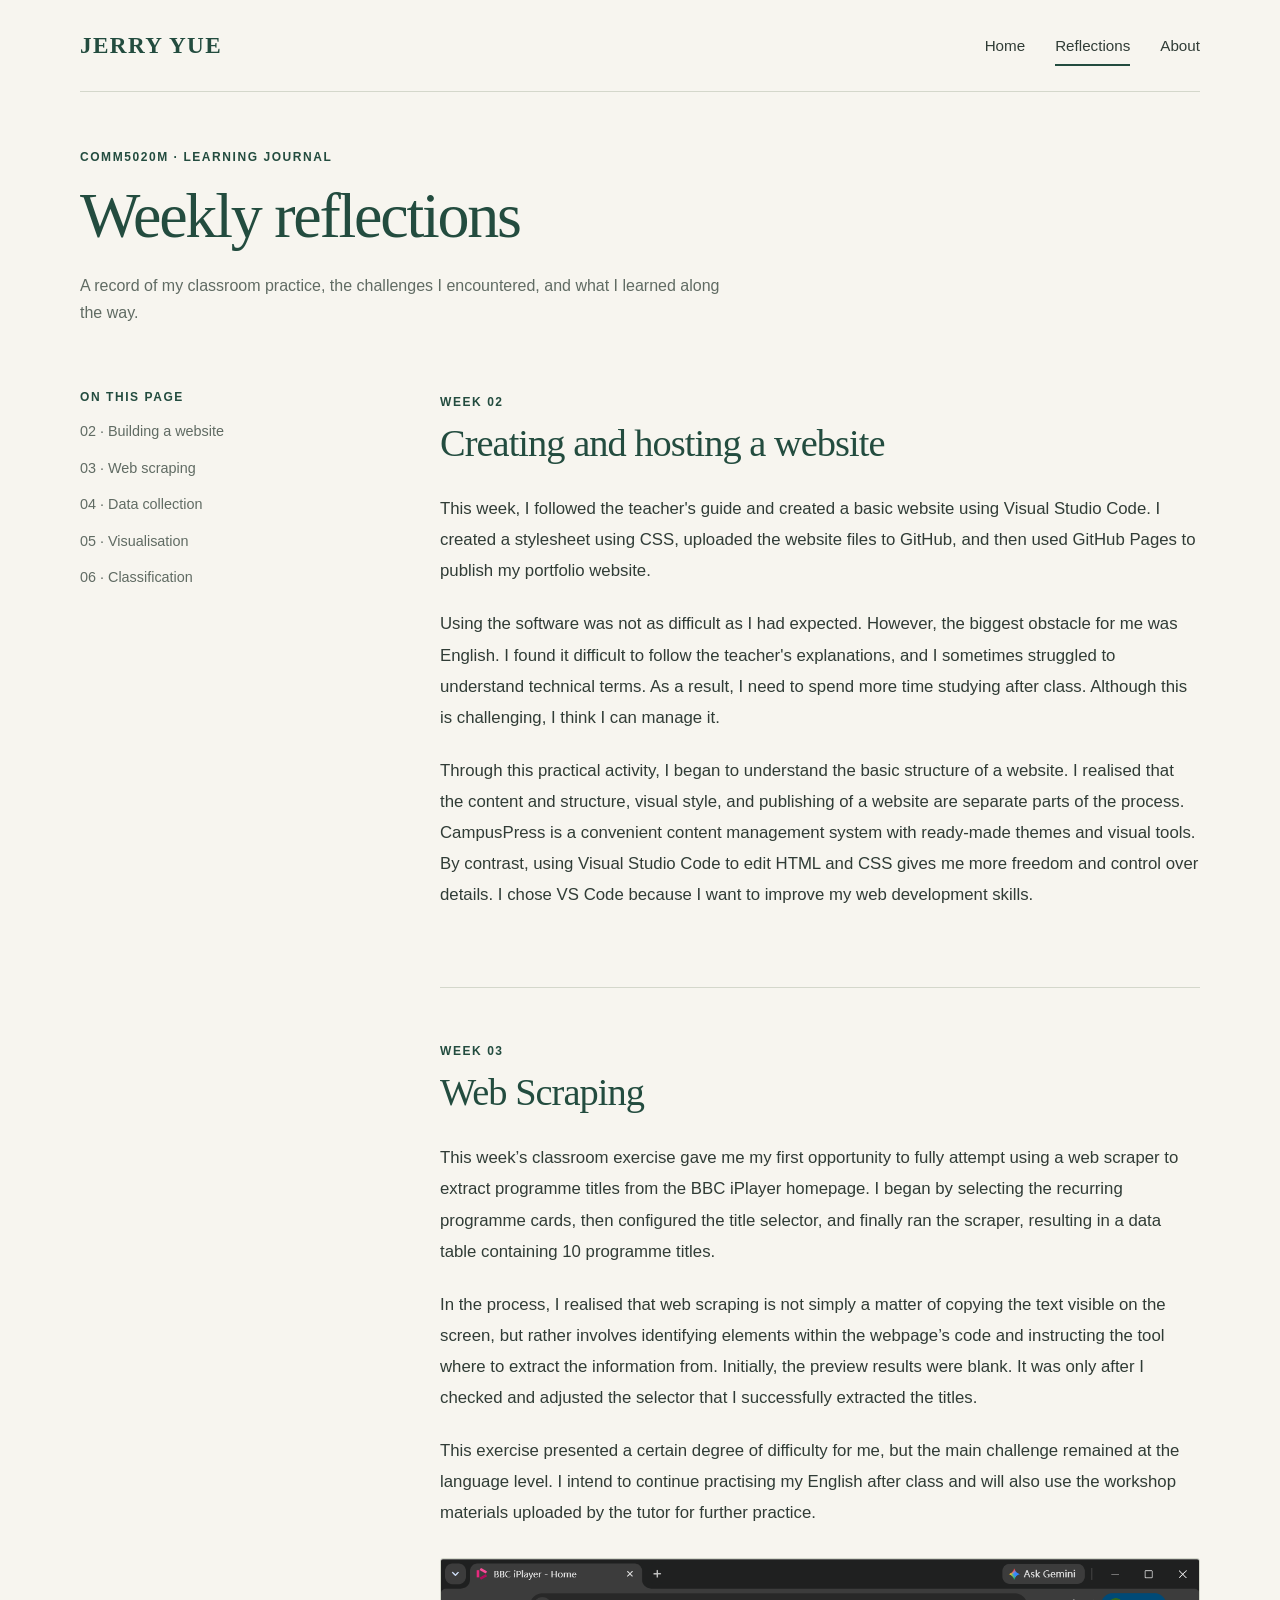
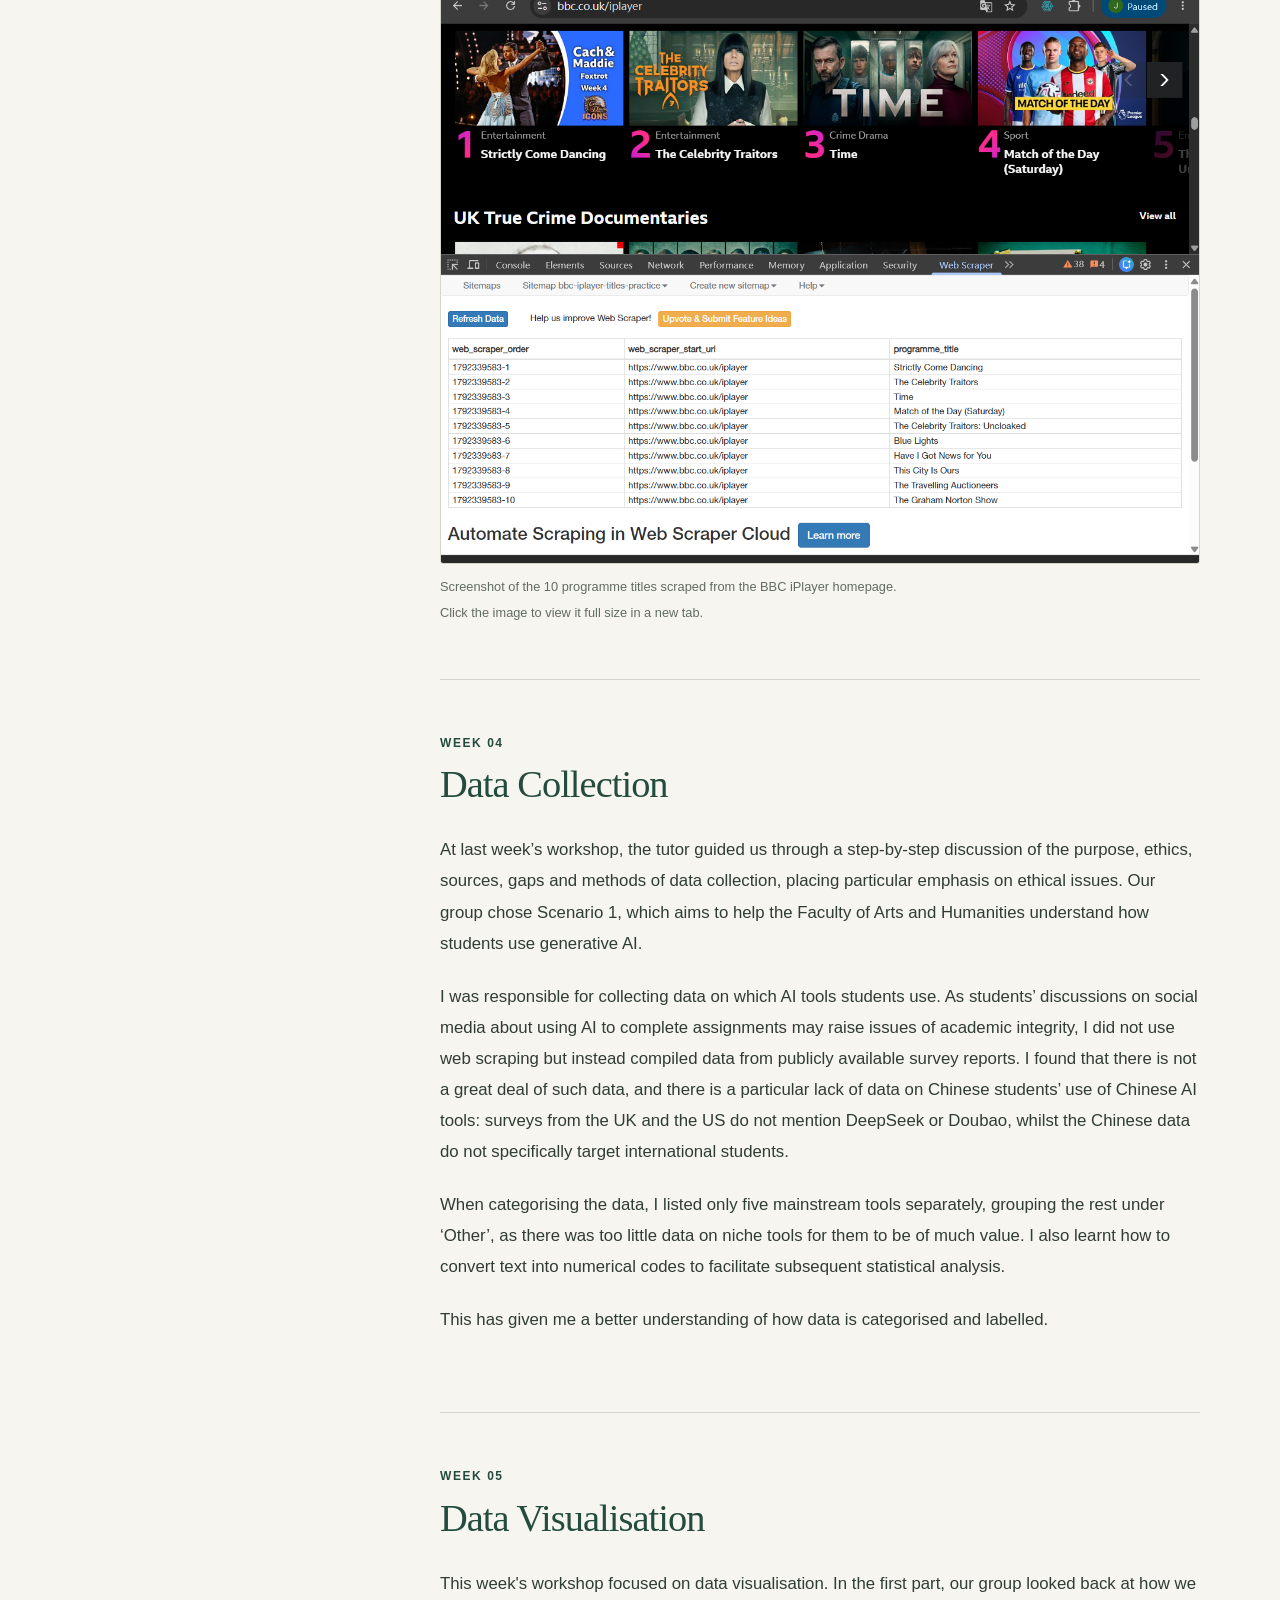
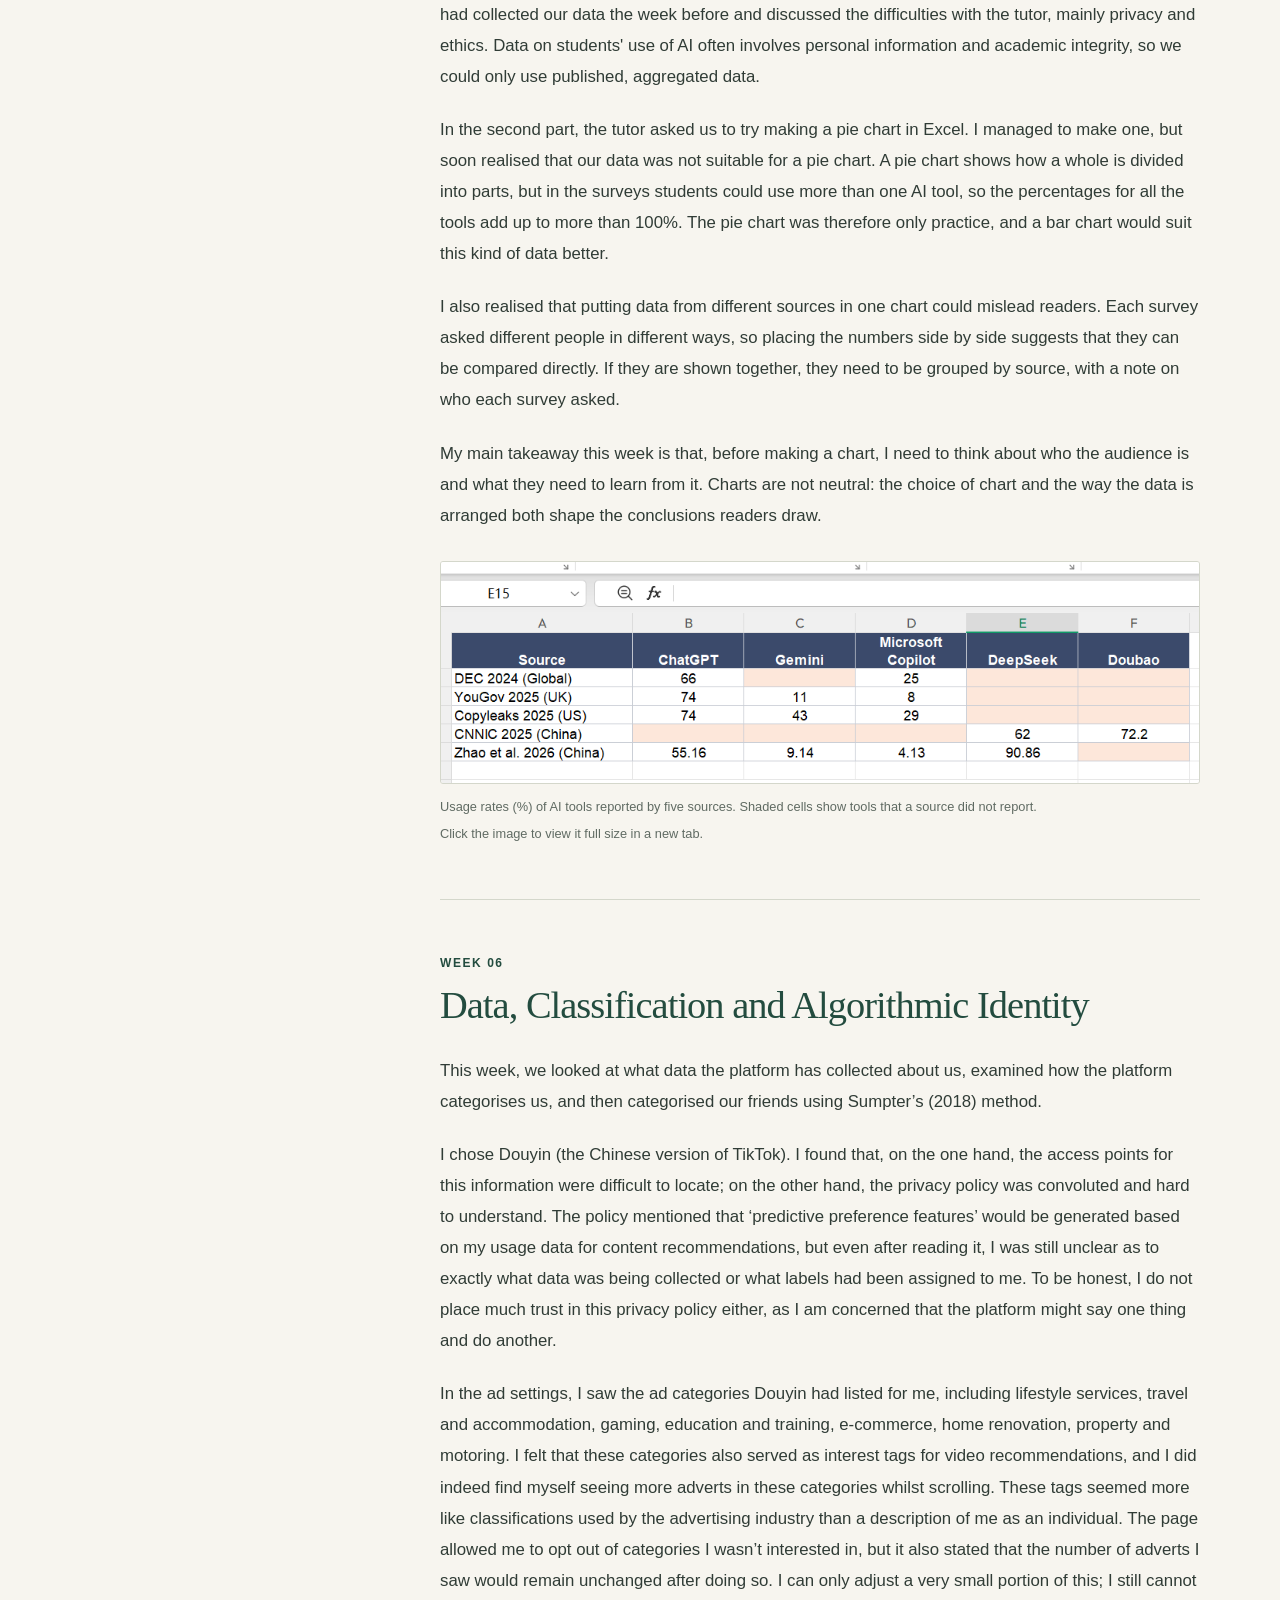
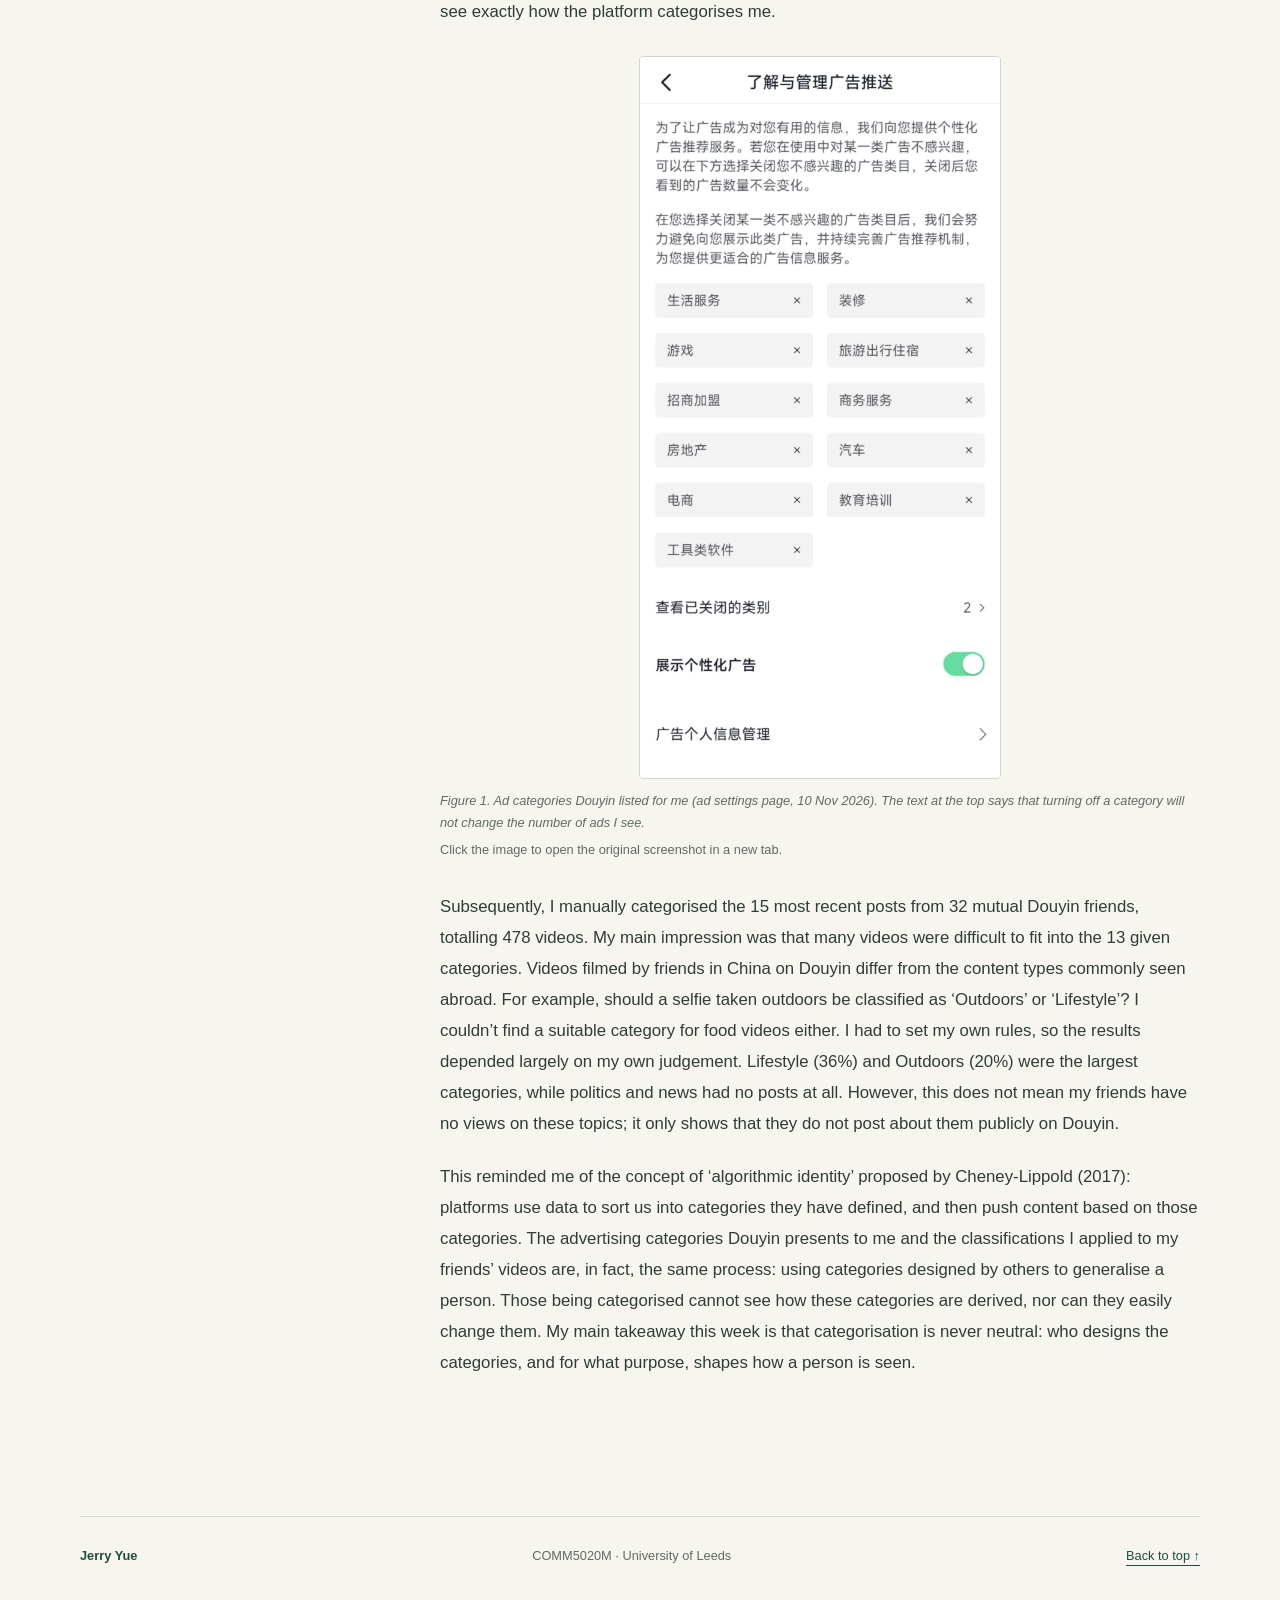
==== reflections.html @ 755d874e "Add files via upload" ====
<!doctype html>
<html lang="en">
<head>
  <meta charset="utf-8">
  <meta name="viewport" content="width=device-width, initial-scale=1">
  <meta name="description" content="Jerry Yue's weekly learning reflections on website building, web scraping, data collection and visualisation.">
  <title>Weekly Reflections | Jerry's Learning Portfolio</title>
  <link rel="stylesheet" href="styles.css">
</head>
<body id="top">
  <a class="skip-link" href="#main">Skip to content</a>
  <header class="site-header container">
    <a class="site-name" href="index.html">Jerry Yue</a>
    <nav class="main-nav" aria-label="Main navigation">
      <a href="index.html">Home</a>
      <a href="reflections.html" aria-current="page">Reflections</a>
      <a href="index.html#about">About</a>
    </nav>
  </header>

  <main id="main" class="container">
    <header class="page-intro">
      <p class="eyebrow">COMM5020M · Learning journal</p>
      <h1>Weekly reflections</h1>
      <p>A record of my classroom practice, the challenges I encountered, and what I learned along the way.</p>
    </header>

    <div class="reading-layout">
      <!-- 新增一周时，在这里补上对应的目录链接。 -->
      <nav class="week-nav" aria-label="Weekly reflections">
        <p class="eyebrow">On this page</p>
        <a href="#week-2">02 · Building a website</a>
        <a href="#week-3">03 · Web scraping</a>
        <a href="#week-4">04 · Data collection</a>
        <a href="#week-5">05 · Visualisation</a>
        <a href="#week-6">06 · Classification</a>
      </nav>

      <div>
        <!-- 第2周：修改下面的段落即可更新反思。 -->
        <article id="week-2" class="reflection-entry" aria-labelledby="week-2-title">
          <p class="week-label">Week 02</p>
          <h2 id="week-2-title">Creating and hosting a website</h2>
          <p>This week, I followed the teacher's guide and created a basic website using Visual Studio Code. I created a stylesheet using CSS, uploaded the website files to GitHub, and then used GitHub Pages to publish my portfolio website.</p>
          <p>Using the software was not as difficult as I had expected. However, the biggest obstacle for me was English. I found it difficult to follow the teacher's explanations, and I sometimes struggled to understand technical terms. As a result, I need to spend more time studying after class. Although this is challenging, I think I can manage it.</p>
          <p>Through this practical activity, I began to understand the basic structure of a website. I realised that the content and structure, visual style, and publishing of a website are separate parts of the process. CampusPress is a convenient content management system with ready-made themes and visual tools. By contrast, using Visual Studio Code to edit HTML and CSS gives me more freedom and control over details. I chose VS Code because I want to improve my web development skills.</p>
        </article>

        <!-- 第3周：修改下面的段落即可更新反思。 -->
        <article id="week-3" class="reflection-entry" aria-labelledby="week-3-title">
          <p class="week-label">Week 03</p>
          <h2 id="week-3-title">Web Scraping</h2>
          <p>This week’s classroom exercise gave me my first opportunity to fully attempt using a web scraper to extract programme titles from the BBC iPlayer homepage. I began by selecting the recurring programme cards, then configured the title selector, and finally ran the scraper, resulting in a data table containing 10 programme titles.</p>
          <p>In the process, I realised that web scraping is not simply a matter of copying the text visible on the screen, but rather involves identifying elements within the webpage’s code and instructing the tool where to extract the information from. Initially, the preview results were blank. It was only after I checked and adjusted the selector that I successfully extracted the titles.</p>
          <p>This exercise presented a certain degree of difficulty for me, but the main challenge remained at the language level. I intend to continue practising my English after class and will also use the workshop materials uploaded by the tutor for further practice.</p>
          <figure>
  <a href="images/web-scraper-results.png" target="_blank" rel="noopener" aria-label="Open full-size image in a new tab"><img src="images/web-scraper-results.png" alt="Web scraping results showing 10 programme titles" loading="lazy" width="1280" height="1019"></a><figcaption>Screenshot of the 10 programme titles scraped from the BBC iPlayer homepage.<span class="image-hint">Click the image to view it full size in a new tab.</span></figcaption>
</figure>
        </article>

        <!-- 第4周：修改下面的段落即可更新反思。 -->
        <article id="week-4" class="reflection-entry" aria-labelledby="week-4-title">
          <p class="week-label">Week 04</p>
          <h2 id="week-4-title">Data Collection</h2>
          <p>At last week’s workshop, the tutor guided us through a step-by-step discussion of the purpose, ethics, sources, gaps and methods of data collection, placing particular emphasis on ethical issues. Our group chose Scenario 1, which aims to help the Faculty of Arts and Humanities understand how students use generative AI.</p>
          <p>I was responsible for collecting data on which AI tools students use. As students’ discussions on social media about using AI to complete assignments may raise issues of academic integrity, I did not use web scraping but instead compiled data from publicly available survey reports. I found that there is not a great deal of such data, and there is a particular lack of data on Chinese students’ use of Chinese AI tools: surveys from the UK and the US do not mention DeepSeek or Doubao, whilst the Chinese data do not specifically target international students.</p>
          <p>When categorising the data, I listed only five mainstream tools separately, grouping the rest under ‘Other’, as there was too little data on niche tools for them to be of much value. I also learnt how to convert text into numerical codes to facilitate subsequent statistical analysis.</p>
          <p>This has given me a better understanding of how data is categorised and labelled.</p>
        </article>

        <!-- 第5周：修改下面的段落即可更新反思。 -->
        <article id="week-5" class="reflection-entry" aria-labelledby="week-5-title">
          <p class="week-label">Week 05</p>
          <h2 id="week-5-title">Data Visualisation</h2>
          <p>This week's workshop focused on data visualisation. In the first part, our group looked back at how we had collected our data the week before and discussed the difficulties with the tutor, mainly privacy and ethics. Data on students' use of AI often involves personal information and academic integrity, so we could only use published, aggregated data.</p>
          <p>In the second part, the tutor asked us to try making a pie chart in Excel. I managed to make one, but soon realised that our data was not suitable for a pie chart. A pie chart shows how a whole is divided into parts, but in the surveys students could use more than one AI tool, so the percentages for all the tools add up to more than 100%. The pie chart was therefore only practice, and a bar chart would suit this kind of data better.</p>
          <p>I also realised that putting data from different sources in one chart could mislead readers. Each survey asked different people in different ways, so placing the numbers side by side suggests that they can be compared directly. If they are shown together, they need to be grouped by source, with a note on who each survey asked.</p>
          <p>My main takeaway this week is that, before making a chart, I need to think about who the audience is and what they need to learn from it. Charts are not neutral: the choice of chart and the way the data is arranged both shape the conclusions readers draw.</p>
          <figure>
  <a href="images/AI%20data%20survey.png" target="_blank" rel="noopener" aria-label="Open full-size image in a new tab"><img src="images/AI%20data%20survey.png" alt="Table of AI tool usage rates reported by five sources, with blank cells where a source did not report a tool" loading="lazy" width="980" height="286"></a><figcaption>Usage rates (%) of AI tools reported by five sources. Shaded cells show tools that a source did not report.<span class="image-hint">Click the image to view it full size in a new tab.</span></figcaption>
</figure>
        </article>
        <!-- 第6周：修改下面的段落即可更新反思。 -->
        <article id="week-6" class="reflection-entry" aria-labelledby="week-6-title">
          <p class="week-label">Week 06</p>
          <h2 id="week-6-title">Data, Classification and Algorithmic Identity</h2>
          <p>This week, we looked at what data the platform has collected about us, examined how the platform categorises us, and then categorised our friends using Sumpter’s (2018) method.</p>
          <p>I chose Douyin (the Chinese version of TikTok). I found that, on the one hand, the access points for this information were difficult to locate; on the other hand, the privacy policy was convoluted and hard to understand. The policy mentioned that ‘predictive preference features’ would be generated based on my usage data for content recommendations, but even after reading it, I was still unclear as to exactly what data was being collected or what labels had been assigned to me. To be honest, I do not place much trust in this privacy policy either, as I am concerned that the platform might say one thing and do another.</p>
          <p>In the ad settings, I saw the ad categories Douyin had listed for me, including lifestyle services, travel and accommodation, gaming, education and training, e-commerce, home renovation, property and motoring. I felt that these categories also served as interest tags for video recommendations, and I did indeed find myself seeing more adverts in these categories whilst scrolling. These tags seemed more like classifications used by the advertising industry than a description of me as an individual. The page allowed me to opt out of categories I wasn’t interested in, but it also stated that the number of adverts I saw would remain unchanged after doing so. I can only adjust a very small portion of this; I still cannot see exactly how the platform categorises me.</p>

          <figure class="phone-figure">
            <a class="phone-screenshot" href="images/douyin-ad-categories.jpg" target="_blank" rel="noopener" aria-label="Open the original Douyin ad settings screenshot in a new tab">
              <img src="images/douyin-ad-categories.jpg" alt="Douyin's ad settings list advertising categories and state that turning off a category will not change the number of ads shown." width="1200" height="2670" loading="lazy">
            </a>
            <figcaption><em>Figure 1. Ad categories Douyin listed for me (ad settings page, 10 Nov 2026). The text at the top says that turning off a category will not change the number of ads I see.</em><span class="image-hint">Click the image to open the original screenshot in a new tab.</span></figcaption>
          </figure>

          <p>Subsequently, I manually categorised the 15 most recent posts from 32 mutual Douyin friends, totalling 478 videos. My main impression was that many videos were difficult to fit into the 13 given categories. Videos filmed by friends in China on Douyin differ from the content types commonly seen abroad. For example, should a selfie taken outdoors be classified as ‘Outdoors’ or ‘Lifestyle’? I couldn’t find a suitable category for food videos either. I had to set my own rules, so the results depended largely on my own judgement. Lifestyle (36%) and Outdoors (20%) were the largest categories, while politics and news had no posts at all. However, this does not mean my friends have no views on these topics; it only shows that they do not post about them publicly on Douyin.</p>
          <p>This reminded me of the concept of ‘algorithmic identity’ proposed by Cheney-Lippold (2017): platforms use data to sort us into categories they have defined, and then push content based on those categories. The advertising categories Douyin presents to me and the classifications I applied to my friends’ videos are, in fact, the same process: using categories designed by others to generalise a person. Those being categorised cannot see how these categories are derived, nor can they easily change them. My main takeaway this week is that categorisation is never neutral: who designs the categories, and for what purpose, shapes how a person is seen.</p>
        </article>
      </div>
    </div>
  </main>

  <footer class="site-footer container">
    <span>Jerry Yue</span>
    <span>COMM5020M · University of Leeds</span>
    <a href="#top">Back to top ↑</a>
  </footer>
</body>
</html>
---- styles.css ----
/* 1. 全站设置：颜色和宽度集中在这里，方便以后修改。 */
:root {
  --background: #f7f5ef;
  --green: #234c3f;
  --text: #303c36;
  --muted: #606b63;
  --line: #d4d7cb;
  --sage: #e6ebdf;
  --page-width: 1120px;
}

* { box-sizing: border-box; }
html { scroll-behavior: smooth; scroll-padding-top: 32px; }
body { margin: 0; background: var(--background); color: var(--text); font-family: Arial, sans-serif; line-height: 1.7; }
img { display: block; max-width: 100%; height: auto; }
a { color: var(--green); text-underline-offset: 5px; }
a:hover { text-decoration-thickness: 2px; }
a:focus-visible { outline: 3px solid #a66d30; outline-offset: 5px; }
h1, h2, h3 { margin: 0; color: var(--green); font-family: Georgia, "Times New Roman", serif; font-weight: 500; line-height: 1.12; }
p { margin: 0 0 1em; }
.container { width: min(var(--page-width), calc(100% - 64px)); margin-inline: auto; }
.eyebrow, .week-label, .preview-caption { font-size: .75rem; font-weight: 700; letter-spacing: .13em; text-transform: uppercase; }
.eyebrow { color: var(--green); }
.visually-hidden, .skip-link:not(:focus) { position: absolute; width: 1px; height: 1px; padding: 0; overflow: hidden; clip-path: inset(50%); white-space: nowrap; }
.skip-link:focus { position: fixed; z-index: 10; top: 12px; left: 12px; padding: 8px 16px; background: white; }

/* 2. 共用导航和页脚。 */
.site-header { display: flex; align-items: center; justify-content: space-between; gap: 24px; padding-block: 26px; border-bottom: 1px solid var(--line); }
.site-name { font-family: Georgia, "Times New Roman", serif; font-size: 1.45rem; font-weight: 700; letter-spacing: .06em; text-transform: uppercase; text-decoration: none; }
.main-nav { display: flex; gap: 30px; }
.main-nav a { padding-block: 5px; color: var(--text); text-decoration: none; font-size: .95rem; }
.main-nav a[aria-current="page"], .main-nav a:hover { box-shadow: 0 2px var(--green); }
.site-footer { display: flex; justify-content: space-between; gap: 20px; padding-block: 28px 34px; border-top: 1px solid var(--line); font-size: .8rem; color: var(--muted); }
.site-footer span:first-child { font-weight: 700; color: var(--green); }

/* 3. 首页大标题与 Jerry 图片。 */
.hero { display: grid; grid-template-columns: 1.4fr 1fr; align-items: center; gap: 60px; padding-block: 65px 72px; }
.hero h1 { font-size: clamp(3rem, 5.5vw, 4.7rem); letter-spacing: -.045em; }
.hero-description { max-width: 490px; margin-block: 25px 30px; font-size: 1.15rem; line-height: 1.65; }
.hero-character { width: 350px; max-height: 390px; object-fit: contain; justify-self: center; }
.button { display: inline-flex; align-items: center; gap: 24px; padding: 13px 20px; background: var(--green); color: white; font-size: .9rem; font-weight: 700; text-decoration: none; border-radius: 3px; }
.button:hover { background: #153b2f; }

/* 4. 首页的每周摘要：两列排列，小屏幕变为一列。 */
.weekly-section { padding-block: 45px 65px; border-top: 1px solid var(--line); }
.section-heading { margin-bottom: 34px; }
.section-heading h2 { font-size: clamp(2.2rem, 4vw, 3rem); letter-spacing: -.025em; }
.section-heading p { margin-top: 13px; color: var(--muted); }
.reflection-grid { display: grid; grid-template-columns: repeat(2, minmax(0, 1fr)); gap: 48px 40px; }
.reflection-card { display: flex; flex-direction: column; align-items: flex-start; min-width: 0; }
.card-preview { width: 100%; height: 240px; margin-bottom: 20px; overflow: hidden; border: 1px solid var(--line); border-radius: 3px; }
.week-label { margin-bottom: 10px; color: var(--green); }
.reflection-card h3 { margin-bottom: 12px; font-size: 1.8rem; letter-spacing: -.025em; }
.reflection-card h3 a { text-decoration: none; }
.reflection-card h3 a:hover { text-decoration: underline; }
.reflection-card > p:not(.week-label) { margin-bottom: 18px; color: var(--muted); font-size: .95rem; }
.text-link { margin-top: auto; font-size: .9rem; font-weight: 700; }
.text-link span[aria-hidden="true"] { margin-left: 10px; }
.code-preview { padding: 18px 24px; background: #202a26; color: #d6e3d2; border-color: #202a26; }
.code-preview .preview-caption { color: #b8cbb7; font-weight: 400; text-transform: none; letter-spacing: 0; }
.code-preview pre { margin: 16px 0 0; font: .75rem/1.6 Consolas, monospace; }
.code-muted { color: #82998d; }
.image-preview { background: #eeeee7; }
.image-preview img { width: 100%; height: 100%; object-fit: cover; }
.image-preview .scraper-preview { object-position: center 80%; }
.ad-preview img { object-position: center 43%; }
.survey-preview { padding: 18px; background: #ebe9e1; }
.survey-preview img { object-fit: contain; }
.ethics-preview { padding: 23px 28px; background: var(--sage); color: var(--green); }
.ethics-preview > p { margin: 17px 0 13px; font: 2.5rem/1.05 Georgia, serif; letter-spacing: -.025em; }
.ethics-topics { font-size: .8rem; color: #4d6356; }

/* 5. 简介。 */
.about-section { display: grid; grid-template-columns: 1fr 1.15fr; gap: 70px; padding-block: 45px 60px; border-top: 1px solid var(--line); }
.about-section h2 { font-size: 2.4rem; }
.about-copy { padding-top: 4px; max-width: 540px; }
.course-name { margin-top: 26px; color: var(--muted); font-size: .8rem; }

/* 6. 反思页面：左侧周次目录，右侧为原有完整反思。 */
.page-intro { padding-block: 55px 42px; }
.page-intro h1 { margin-bottom: 20px; font-size: clamp(2.7rem, 5vw, 4rem); letter-spacing: -.035em; }
.page-intro > p:last-child { max-width: 650px; color: var(--muted); }
.reading-layout { display: grid; grid-template-columns: 170px minmax(0, 760px); justify-content: space-between; gap: 60px; align-items: start; padding-bottom: 60px; }
.week-nav { position: sticky; top: 30px; padding-top: 3px; }
.week-nav a { display: block; margin-bottom: 12px; color: var(--muted); text-decoration: none; font-size: .9rem; }
.week-nav a:hover { color: var(--green); text-decoration: underline; }
.reflection-entry { padding-block: 8px 55px; margin-bottom: 45px; border-bottom: 1px solid var(--line); scroll-margin-top: 30px; }
.reflection-entry:last-child { margin-bottom: 0; border-bottom: 0; }
.reflection-entry h2 { margin-bottom: 28px; font-size: clamp(2rem, 3vw, 2.6rem); letter-spacing: -.025em; }
.reflection-entry > p:not(.week-label) { margin-bottom: 22px; font-size: 1.05rem; line-height: 1.85; }
.reflection-entry figure { margin: 30px 0 0; }
.reflection-entry figure a { display: block; }
.reflection-entry figure img { width: 100%; border: 1px solid var(--line); border-radius: 3px; }
.reflection-entry figcaption { margin-top: 12px; color: var(--muted); font-size: .8rem; line-height: 1.7; }
.image-hint { display: block; margin-top: 5px; }

/* 手机截图仅裁切网页中的显示范围，图片文件保留原样。
   原图1200×2670，顶部隐藏120px，底部隐藏145px。 */
.reflection-entry .phone-figure { margin-bottom: 30px; }
.reflection-entry .phone-screenshot { width: min(100%, 360px); aspect-ratio: 1200 / 2405; margin-inline: auto; overflow: hidden; outline: 1px solid var(--line); border-radius: 3px; }
.reflection-entry .phone-screenshot img { width: 100%; max-width: none; height: auto; border: 0; border-radius: 0; transform: translateY(-4.4944%); }

/* 7. 平板和手机。 */
@media (max-width: 900px) {
  .hero { gap: 25px; }
  .hero-character { width: 280px; }
  .reading-layout { grid-template-columns: 130px minmax(0, 1fr); gap: 32px; }
  .reflection-card h3 { font-size: 1.6rem; }
  .card-preview { height: 215px; }
}

@media (max-width: 640px) {
  .container { width: calc(100% - 40px); }
  .site-header { align-items: flex-start; flex-direction: column; gap: 12px; padding-block: 20px; }
  .site-name { font-size: 1.25rem; }
  .main-nav { gap: 25px; }
  .hero { grid-template-columns: 1fr; gap: 30px; padding-block: 38px 42px; }
  .hero h1 { font-size: clamp(2.7rem, 10vw, 3.7rem); }
  .hero-description { font-size: 1.05rem; }
  .hero-character { width: 215px; max-height: 270px; }
  .reflection-grid, .about-section, .reading-layout { grid-template-columns: 1fr; }
  .reflection-grid { gap: 38px; }
  .card-preview { height: 225px; }
  .weekly-section { padding-block: 35px 45px; }
  .about-section { gap: 25px; padding-block: 35px 40px; }
  .about-section h2 { font-size: 2.1rem; }
  .site-footer { flex-wrap: wrap; gap: 12px 20px; }
  .site-footer span:nth-child(2) { width: 100%; order: 2; }
  .site-footer a { margin-left: auto; }
  .page-intro { padding-block: 38px 25px; }
  .reading-layout { gap: 30px; }
  .week-nav { position: static; display: flex; flex-wrap: wrap; gap: 10px 22px; padding-bottom: 15px; border-bottom: 1px solid var(--line); }
  .week-nav p { width: 100%; margin-bottom: 0; }
  .week-nav a { margin-bottom: 0; }
  .reflection-entry { padding-bottom: 35px; margin-bottom: 30px; }
}

@media (prefers-reduced-motion: reduce) {
  html { scroll-behavior: auto; }
}
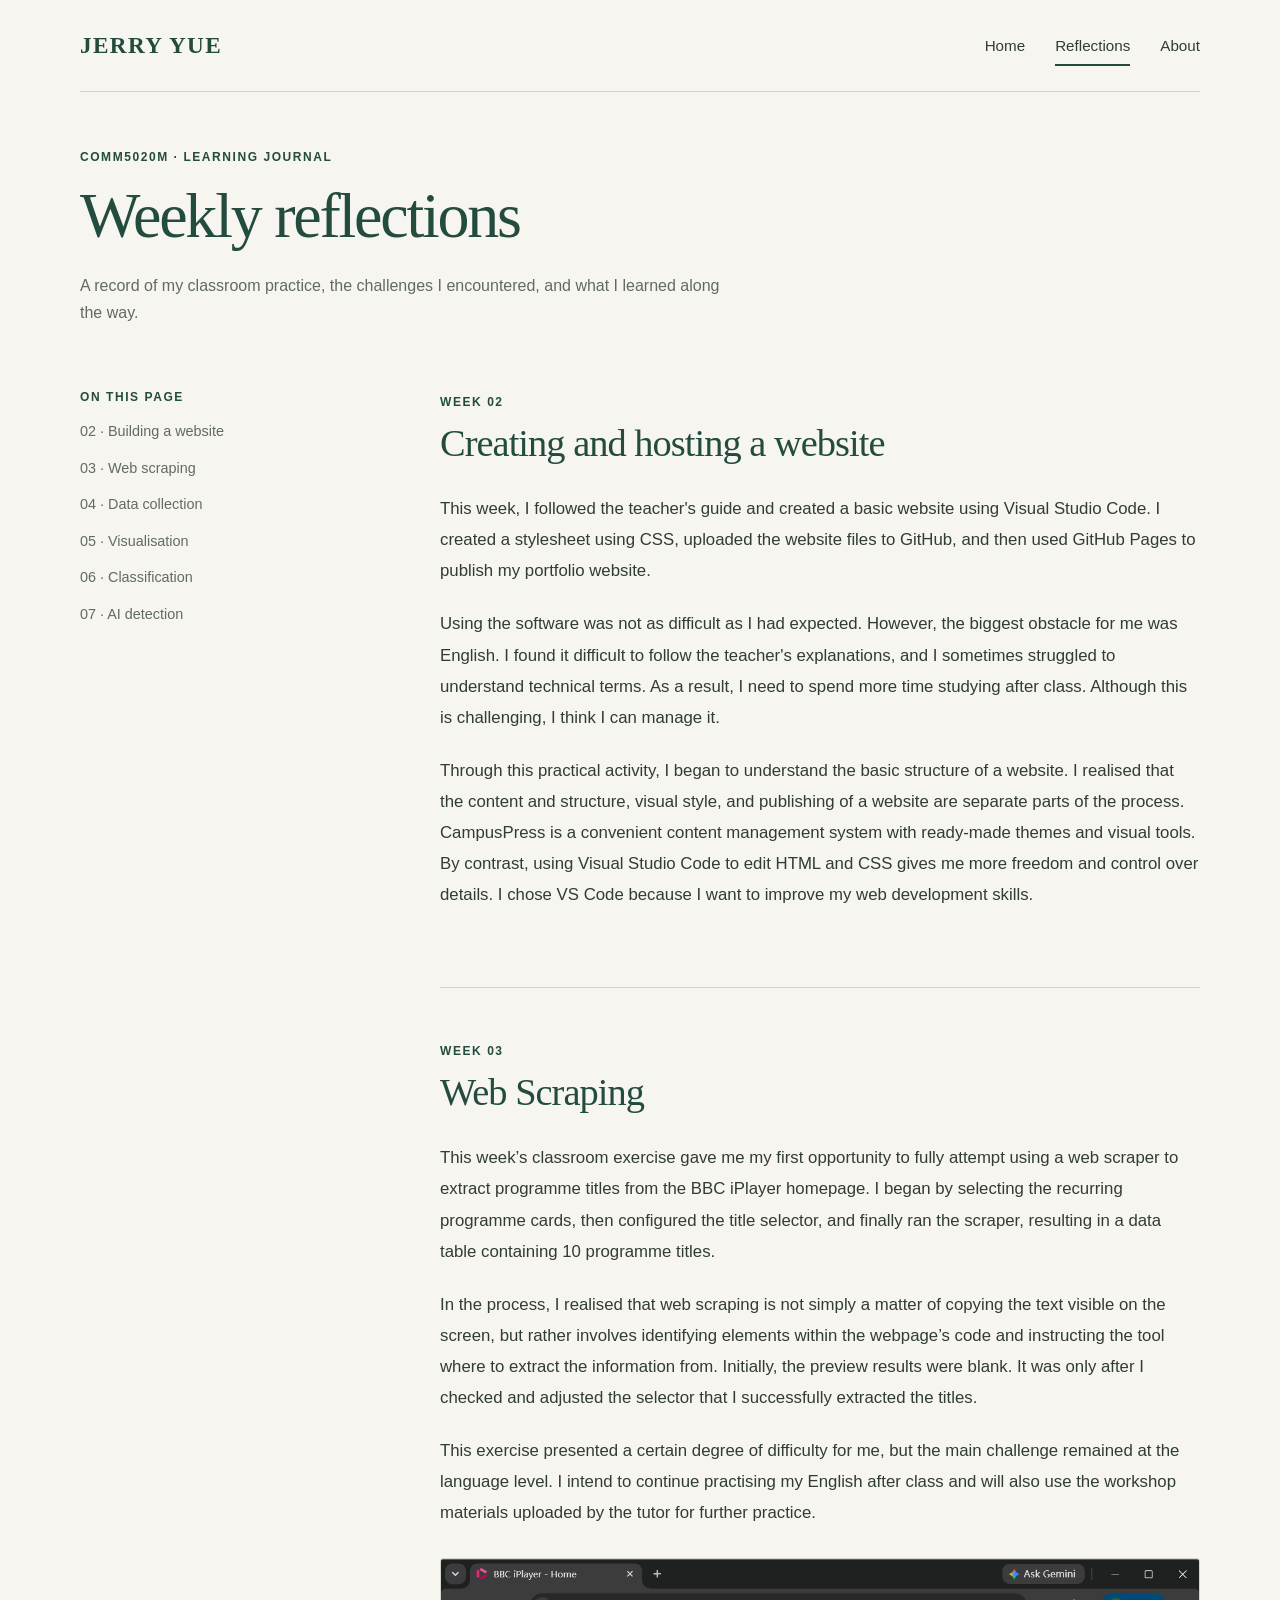
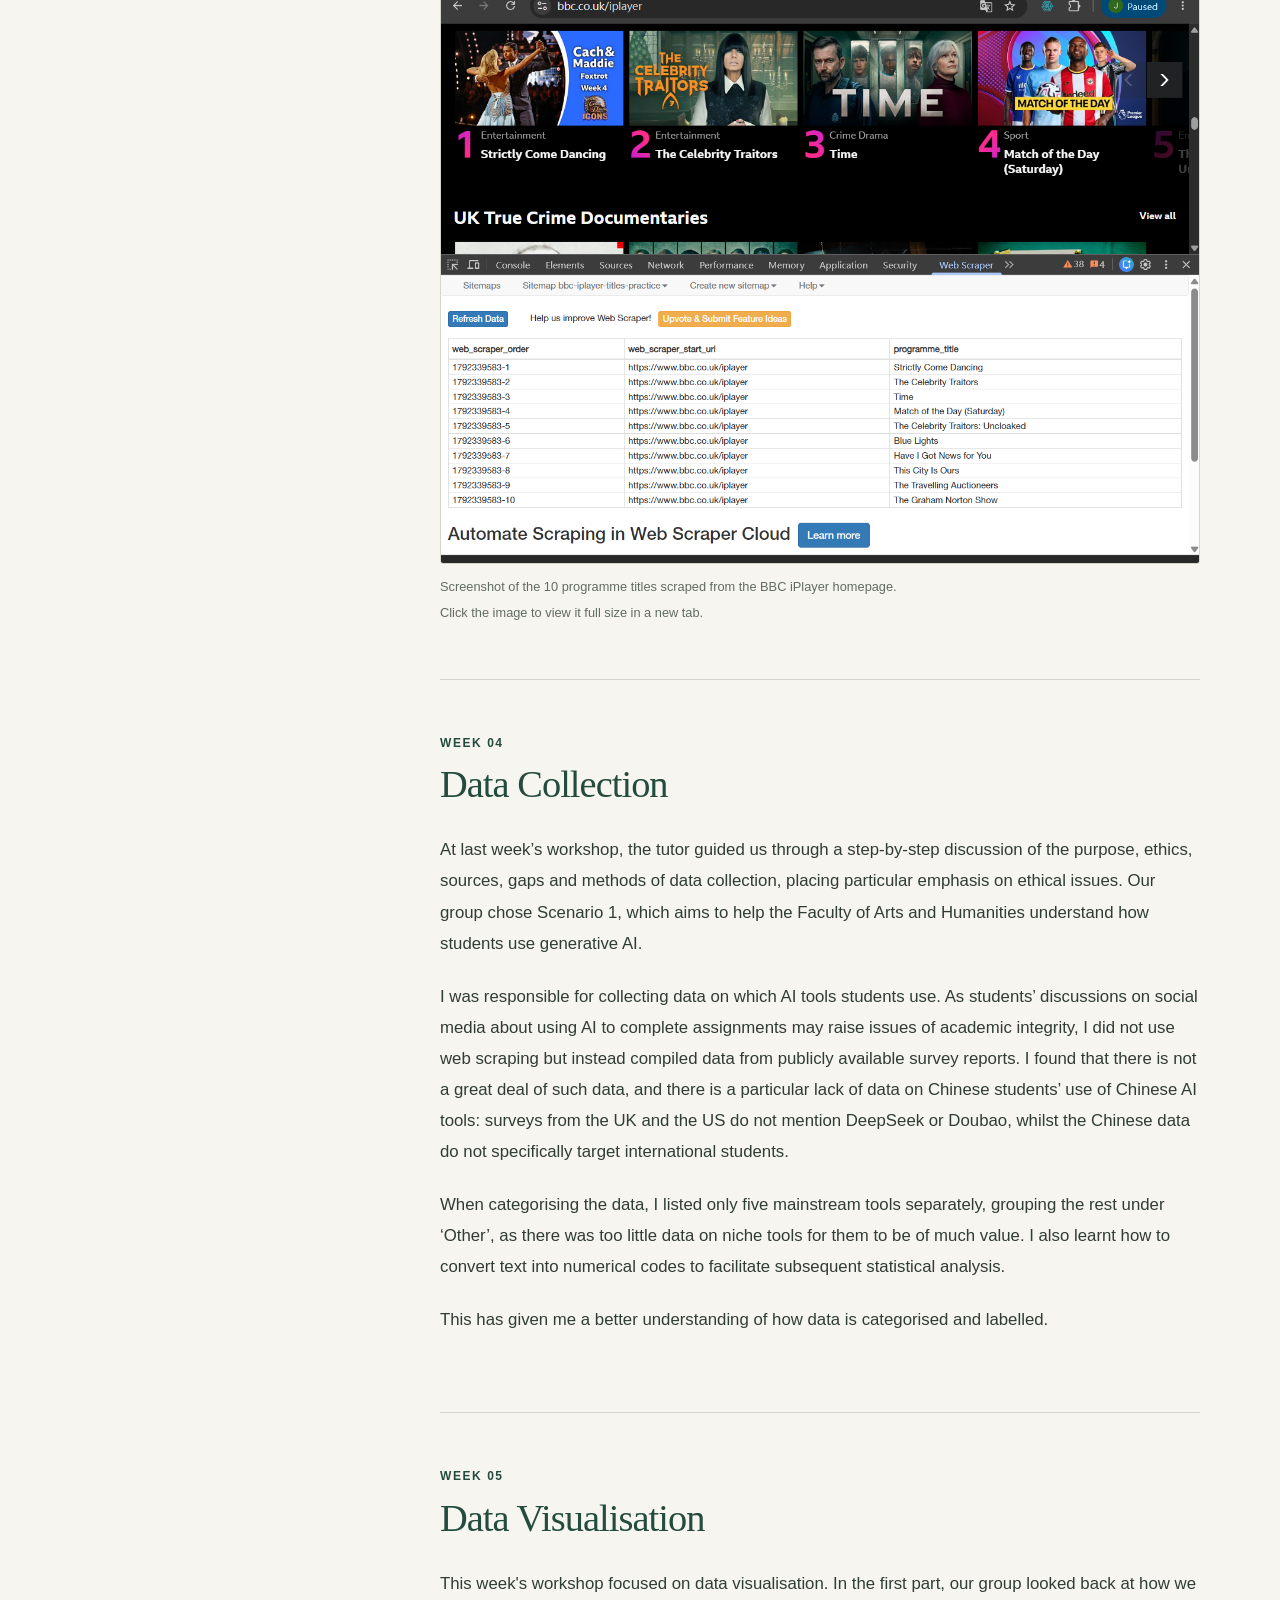
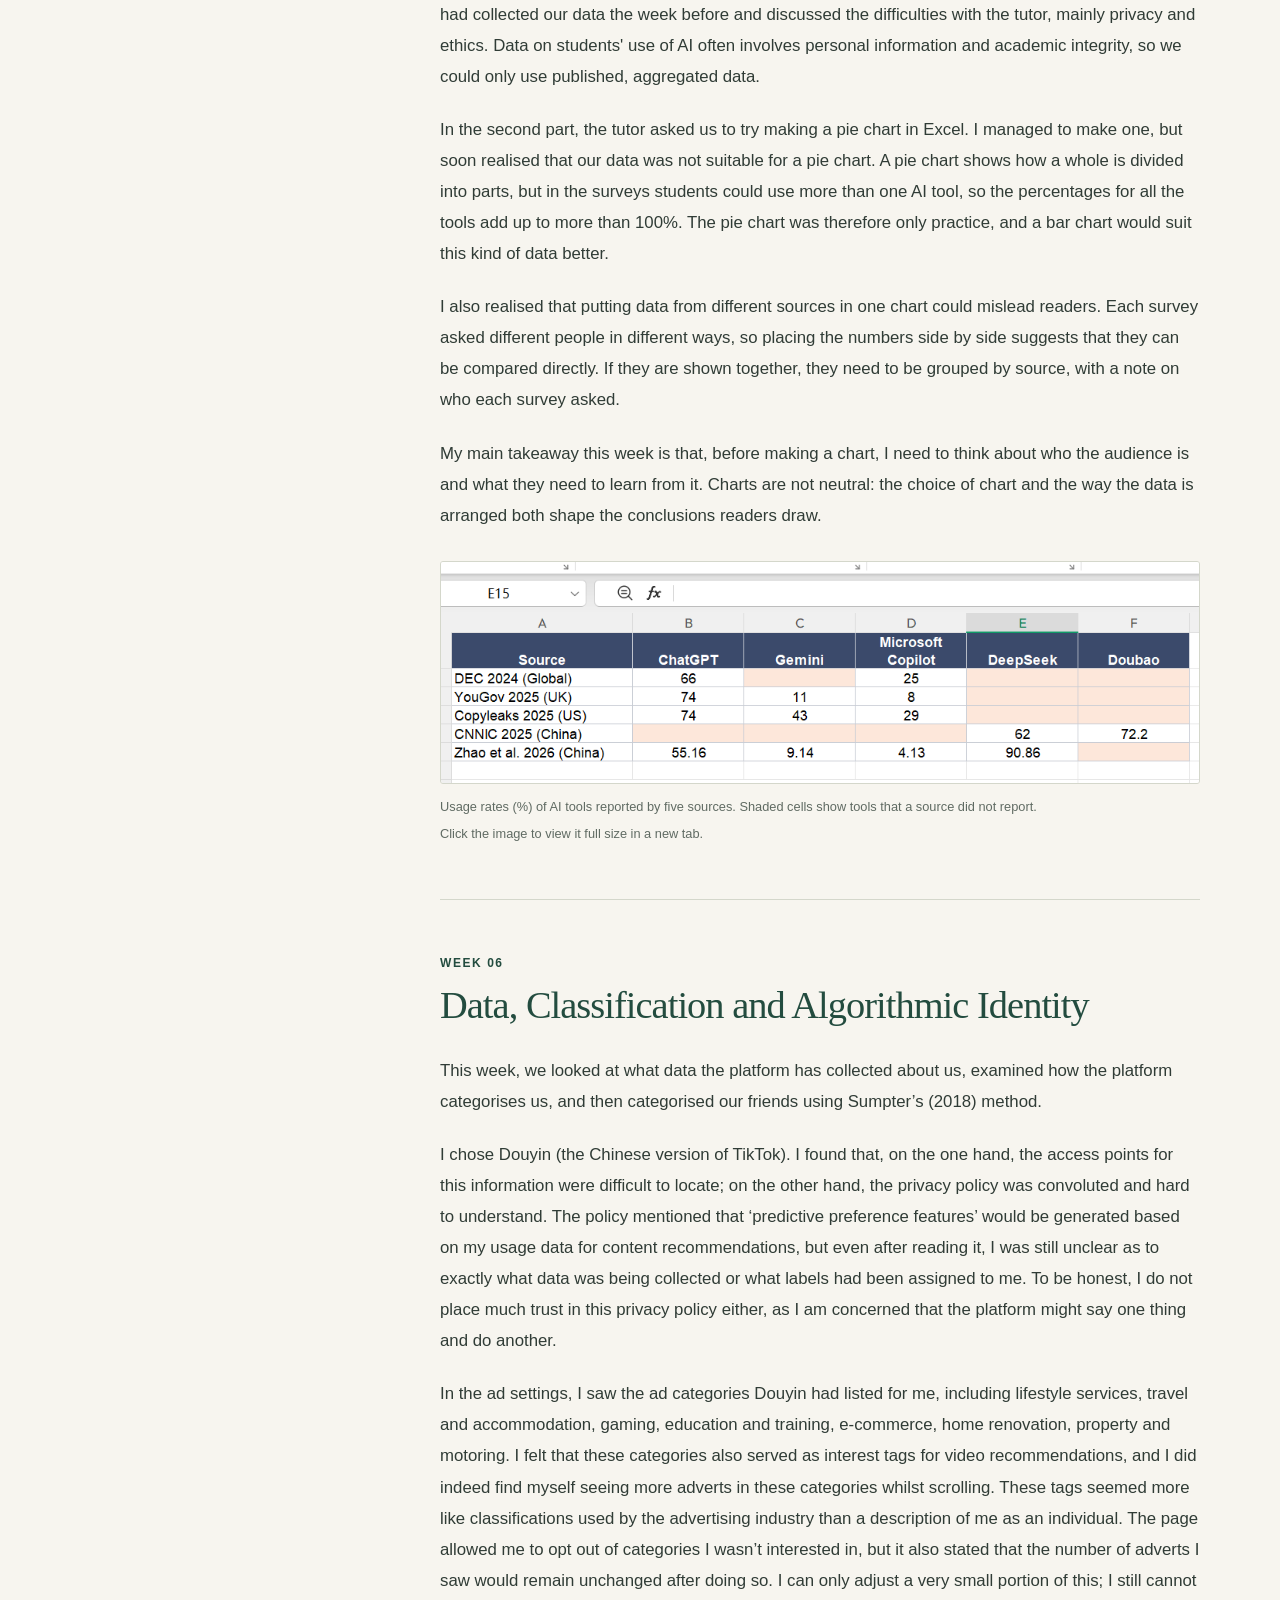
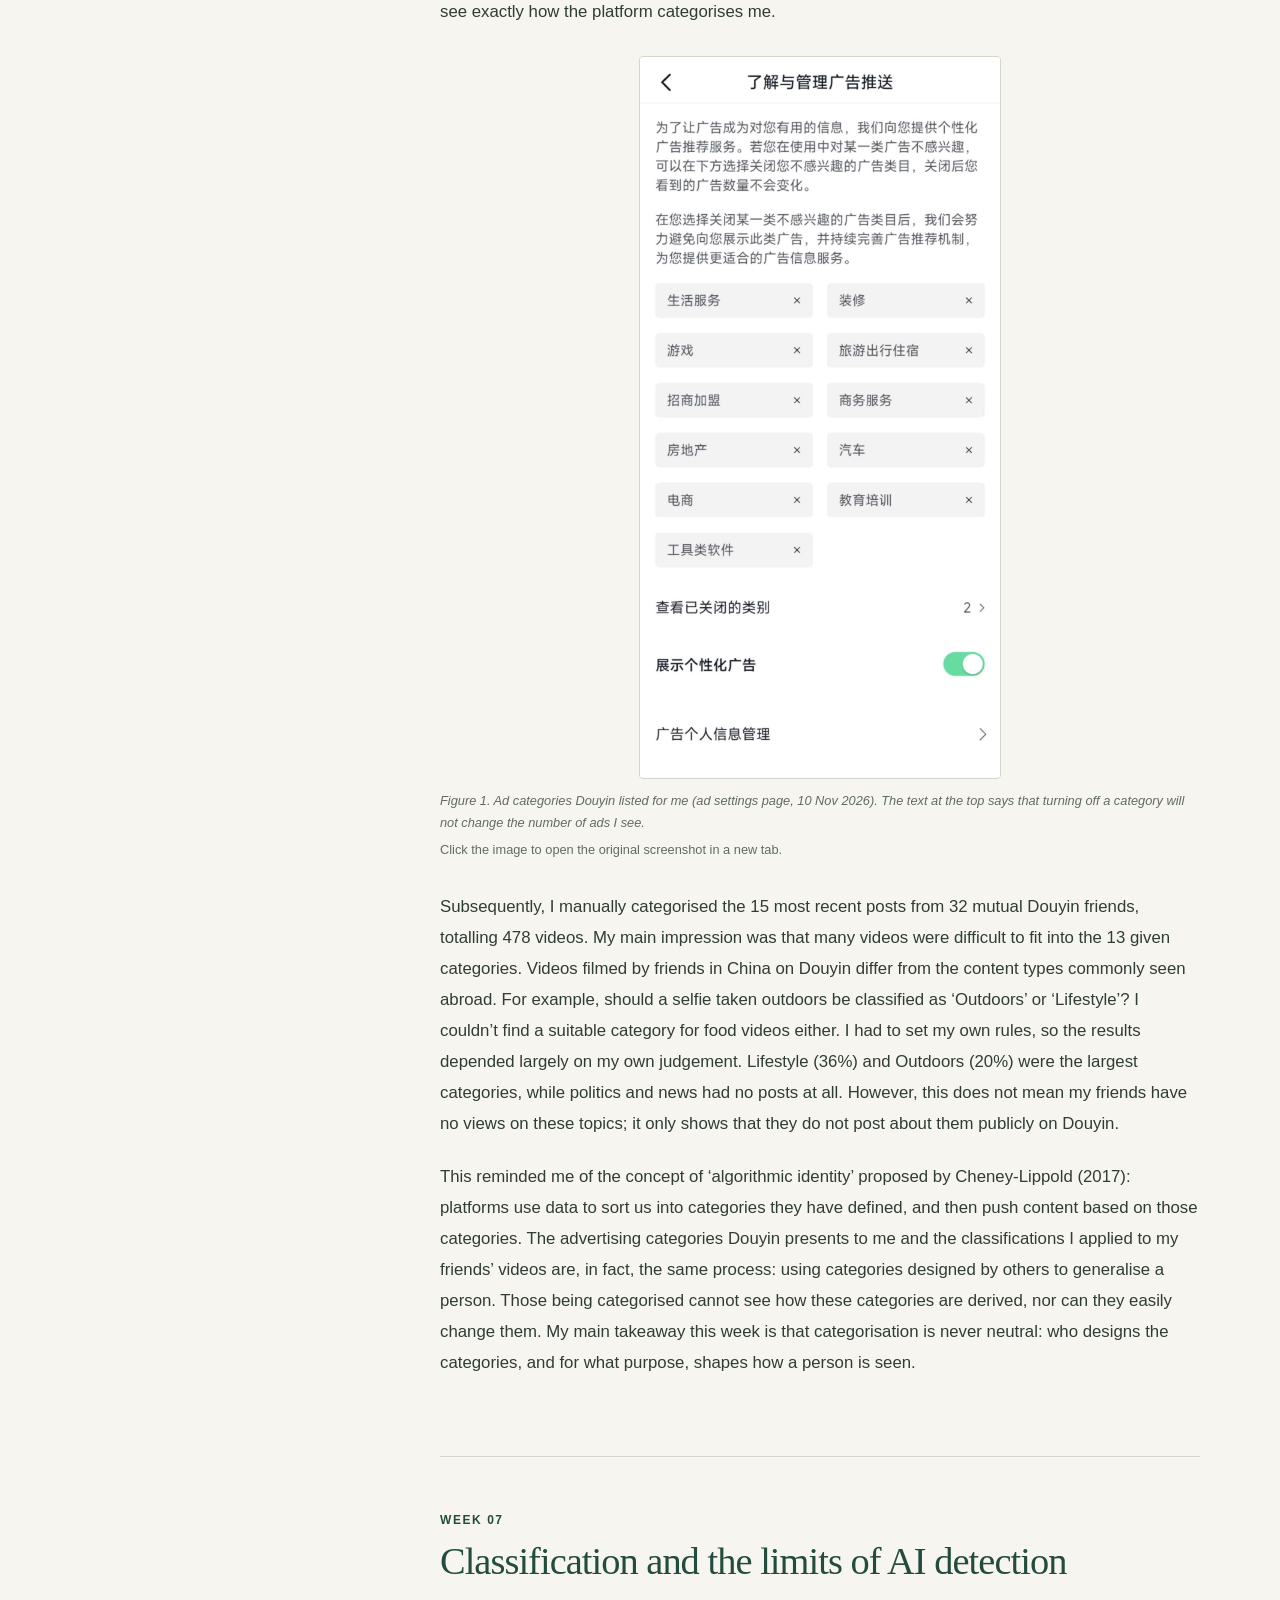
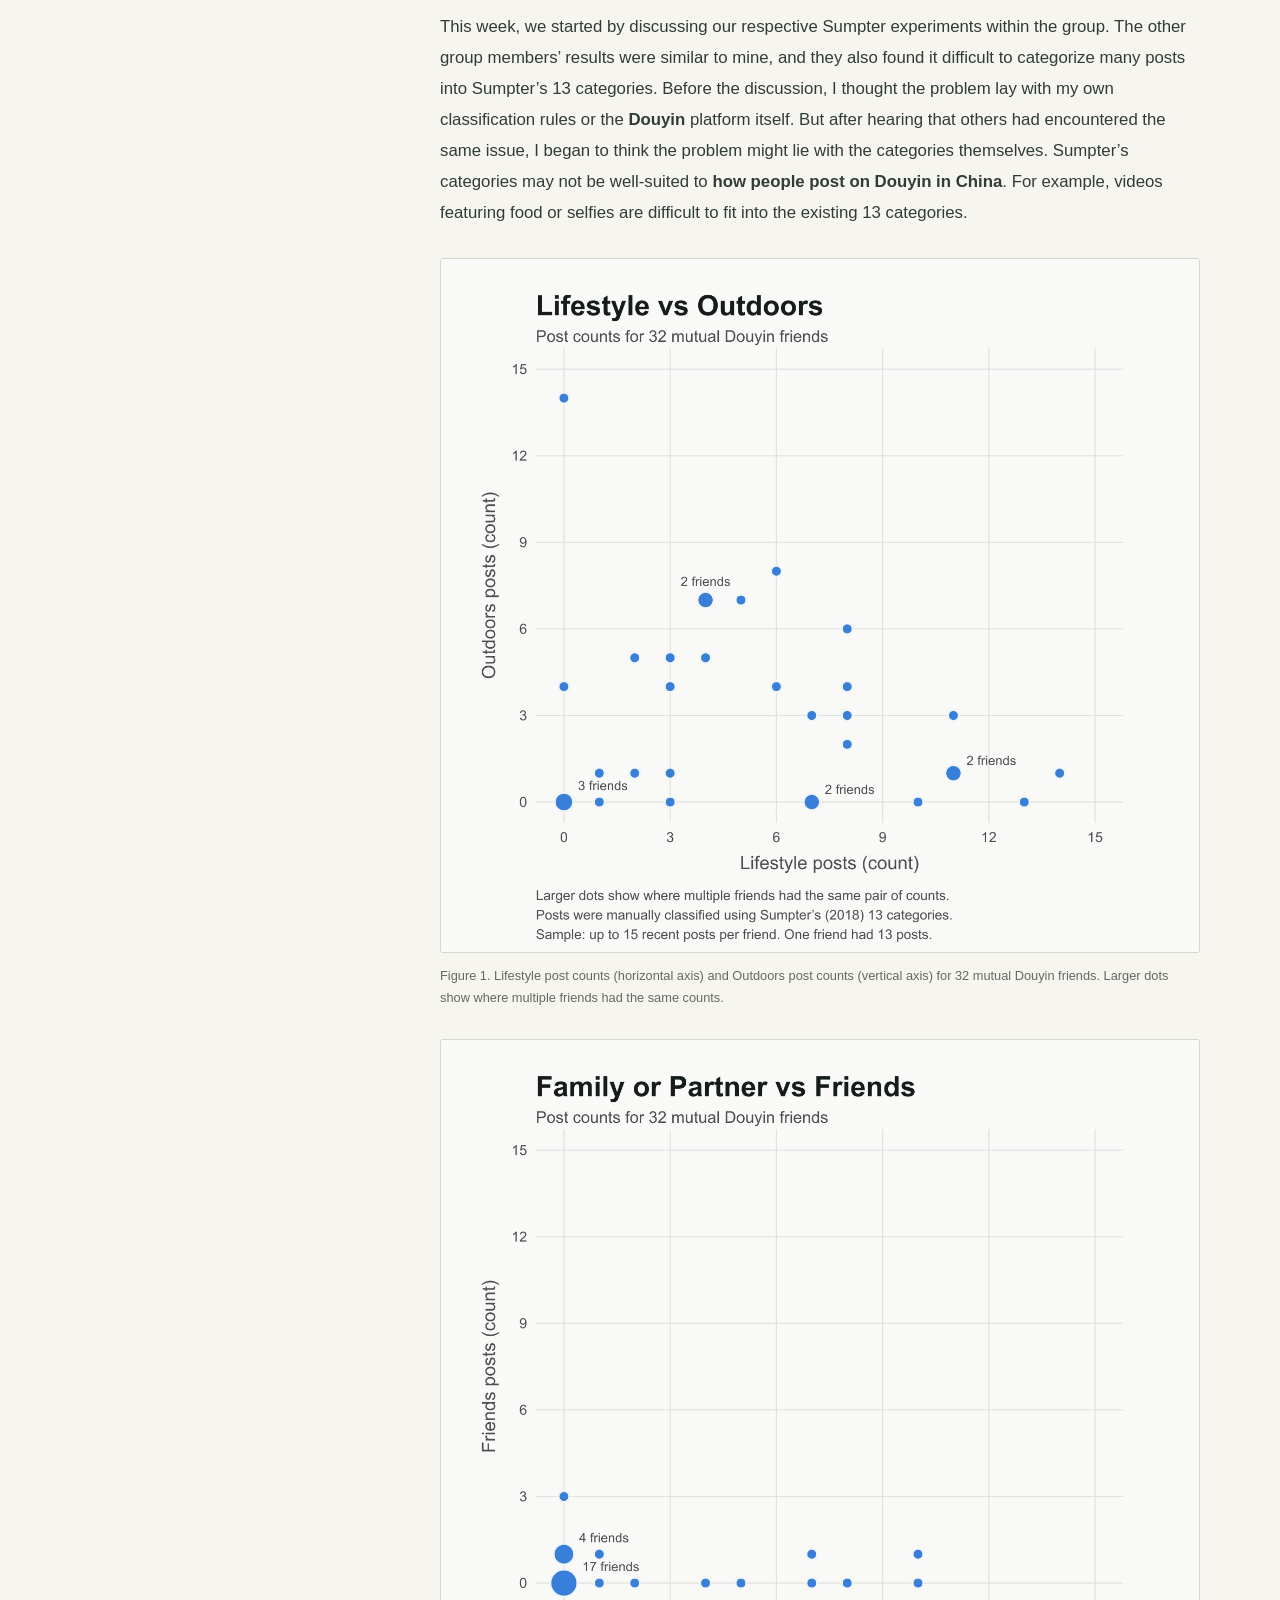
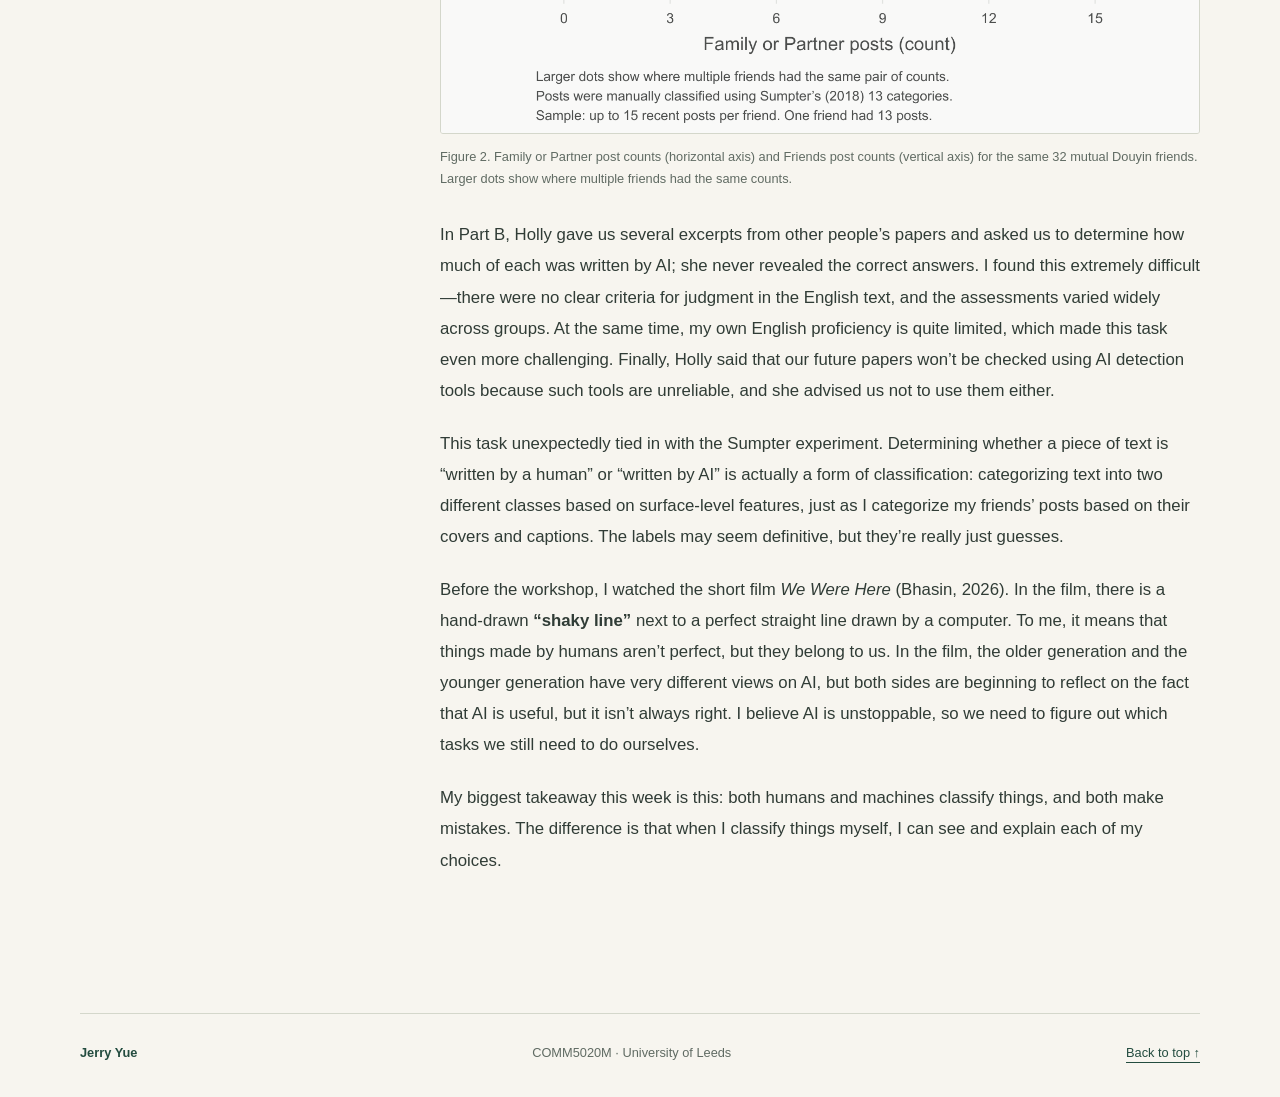
==== commit 44a076de: "Add files via upload" ====
--- a/reflections.html
+++ b/reflections.html
@@ -34,6 +34,7 @@
         <a href="#week-4">04 · Data collection</a>
         <a href="#week-5">05 · Visualisation</a>
         <a href="#week-6">06 · Classification</a>
+        <a href="#week-7">07 · AI detection</a>
       </nav>
 
       <div>
@@ -98,6 +99,32 @@
           <p>Subsequently, I manually categorised the 15 most recent posts from 32 mutual Douyin friends, totalling 478 videos. My main impression was that many videos were difficult to fit into the 13 given categories. Videos filmed by friends in China on Douyin differ from the content types commonly seen abroad. For example, should a selfie taken outdoors be classified as ‘Outdoors’ or ‘Lifestyle’? I couldn’t find a suitable category for food videos either. I had to set my own rules, so the results depended largely on my own judgement. Lifestyle (36%) and Outdoors (20%) were the largest categories, while politics and news had no posts at all. However, this does not mean my friends have no views on these topics; it only shows that they do not post about them publicly on Douyin.</p>
           <p>This reminded me of the concept of ‘algorithmic identity’ proposed by Cheney-Lippold (2017): platforms use data to sort us into categories they have defined, and then push content based on those categories. The advertising categories Douyin presents to me and the classifications I applied to my friends’ videos are, in fact, the same process: using categories designed by others to generalise a person. Those being categorised cannot see how these categories are derived, nor can they easily change them. My main takeaway this week is that categorisation is never neutral: who designs the categories, and for what purpose, shapes how a person is seen.</p>
         </article>
+
+        <!-- 第7周：修改下面的段落即可更新反思。 -->
+        <article id="week-7" class="reflection-entry" aria-labelledby="week-7-title">
+          <p class="week-label">Week 07</p>
+          <h2 id="week-7-title">Classification and the limits of AI detection</h2>
+          <p>This week, we started by discussing our respective Sumpter experiments within the group. The other group members’ results were similar to mine, and they also found it difficult to categorize many posts into Sumpter’s 13 categories. Before the discussion, I thought the problem lay with my own classification rules or the <strong>Douyin</strong> platform itself. But after hearing that others had encountered the same issue, I began to think the problem might lie with the categories themselves. Sumpter’s categories may not be well-suited to <strong>how people post on Douyin in China</strong>. For example, videos featuring food or selfies are difficult to fit into the existing 13 categories.</p>
+
+          <figure>
+            <a href="images/sumpter-lifestyle-outdoors.png" target="_blank" rel="noopener" aria-label="Open the full-size Lifestyle and Outdoors scatter plot in a new tab">
+              <img src="images/sumpter-lifestyle-outdoors.png" alt="Scatter plot comparing Lifestyle and Outdoors post counts for 32 mutual Douyin friends." width="1400" height="1280" loading="lazy">
+            </a>
+            <figcaption>Figure 1. Lifestyle post counts (horizontal axis) and Outdoors post counts (vertical axis) for 32 mutual Douyin friends. Larger dots show where multiple friends had the same counts.</figcaption>
+          </figure>
+
+          <figure style="margin-bottom: 30px;">
+            <a href="images/sumpter-family-partner-friends.png" target="_blank" rel="noopener" aria-label="Open the full-size Family or Partner and Friends scatter plot in a new tab">
+              <img src="images/sumpter-family-partner-friends.png" alt="Scatter plot comparing Family or Partner and Friends post counts for 32 mutual Douyin friends." width="1400" height="1280" loading="lazy">
+            </a>
+            <figcaption>Figure 2. Family or Partner post counts (horizontal axis) and Friends post counts (vertical axis) for the same 32 mutual Douyin friends. Larger dots show where multiple friends had the same counts.</figcaption>
+          </figure>
+
+          <p>In Part B, Holly gave us several excerpts from other people’s papers and asked us to determine how much of each was written by AI; she never revealed the correct answers. I found this extremely difficult—there were no clear criteria for judgment in the English text, and the assessments varied widely across groups. At the same time, my own English proficiency is quite limited, which made this task even more challenging. Finally, Holly said that our future papers won’t be checked using AI detection tools because such tools are unreliable, and she advised us not to use them either.</p>
+          <p>This task unexpectedly tied in with the Sumpter experiment. Determining whether a piece of text is “written by a human” or “written by AI” is actually a form of classification: categorizing text into two different classes based on surface-level features, just as I categorize my friends’ posts based on their covers and captions. The labels may seem definitive, but they’re really just guesses.</p>
+          <p>Before the workshop, I watched the short film <em>We Were Here</em> (Bhasin, 2026). In the film, there is a hand-drawn <strong>“shaky line”</strong> next to a perfect straight line drawn by a computer. To me, it means that things made by humans aren’t perfect, but they belong to us. In the film, the older generation and the younger generation have very different views on AI, but both sides are beginning to reflect on the fact that AI is useful, but it isn’t always right. I believe AI is unstoppable, so we need to figure out which tasks we still need to do ourselves.</p>
+          <p>My biggest takeaway this week is this: both humans and machines classify things, and both make mistakes. The difference is that when I classify things myself, I can see and explain each of my choices.</p>
+        </article>
       </div>
     </div>
   </main>
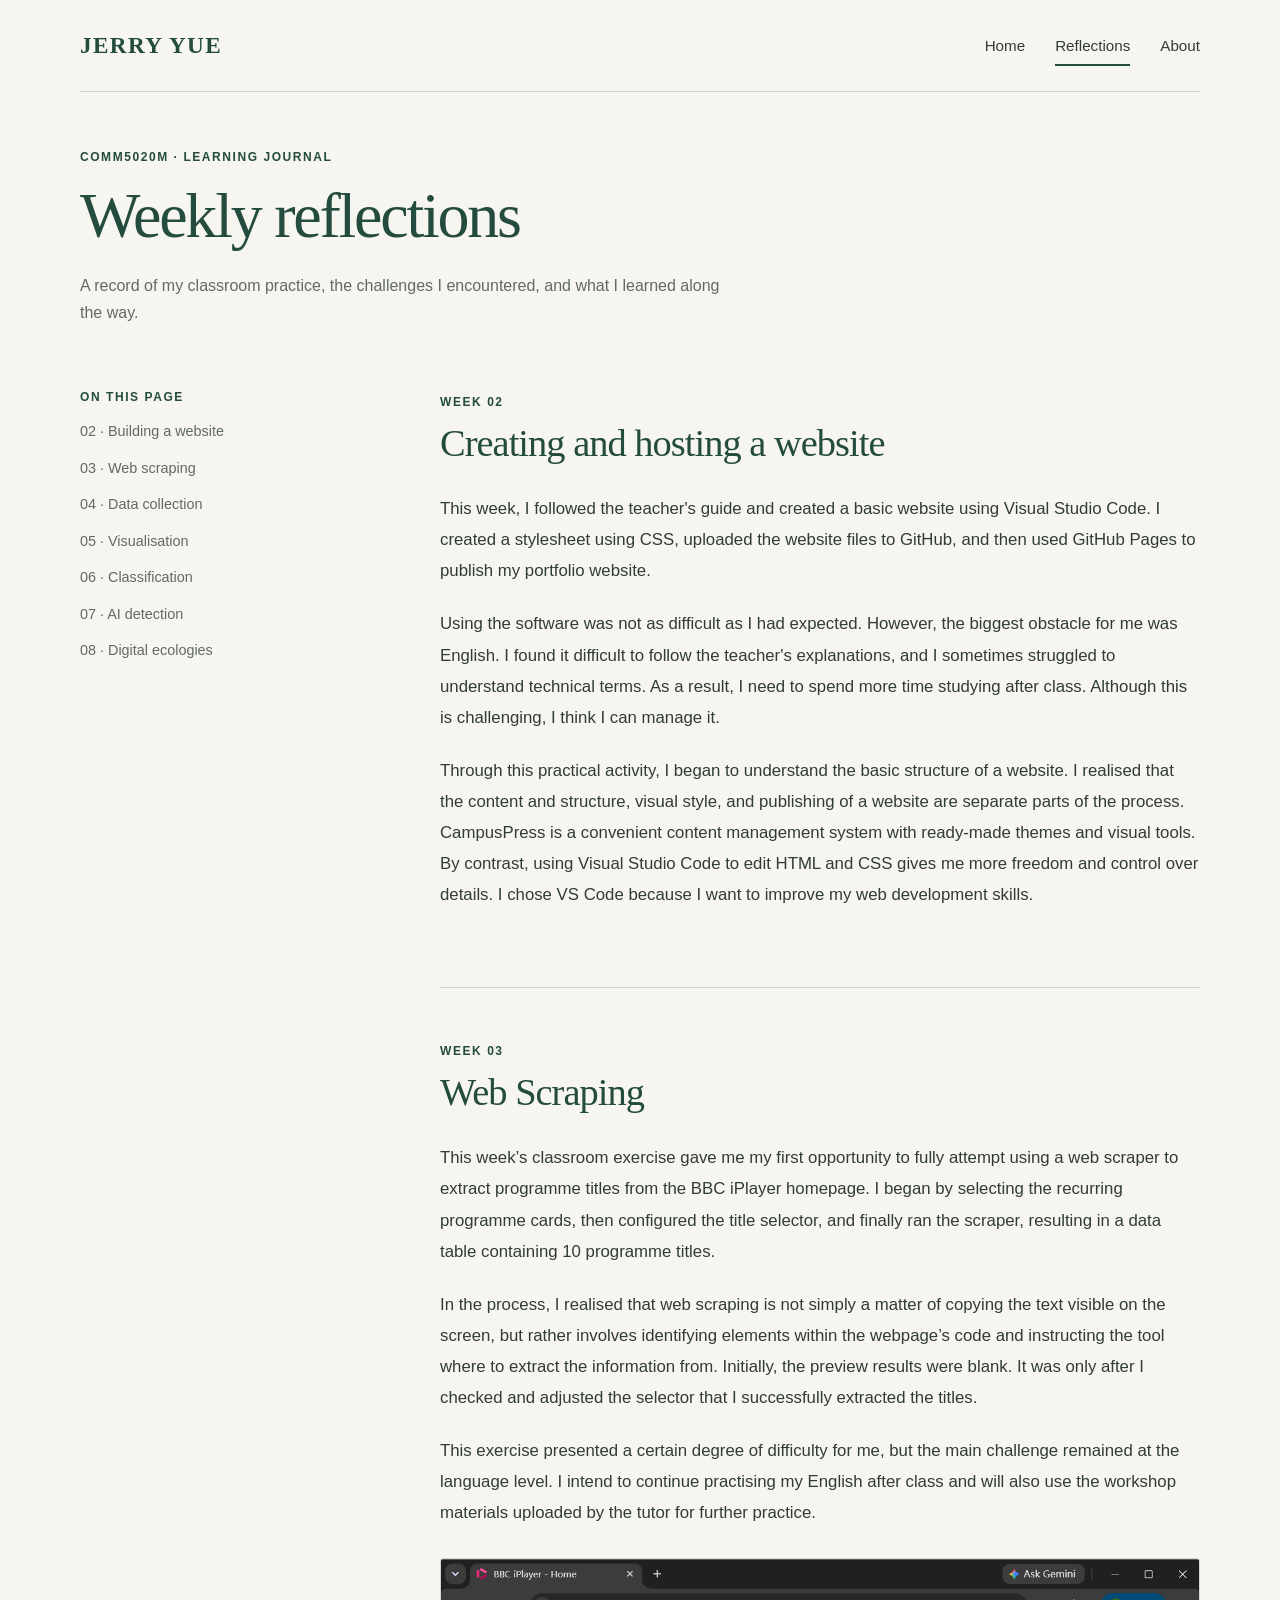
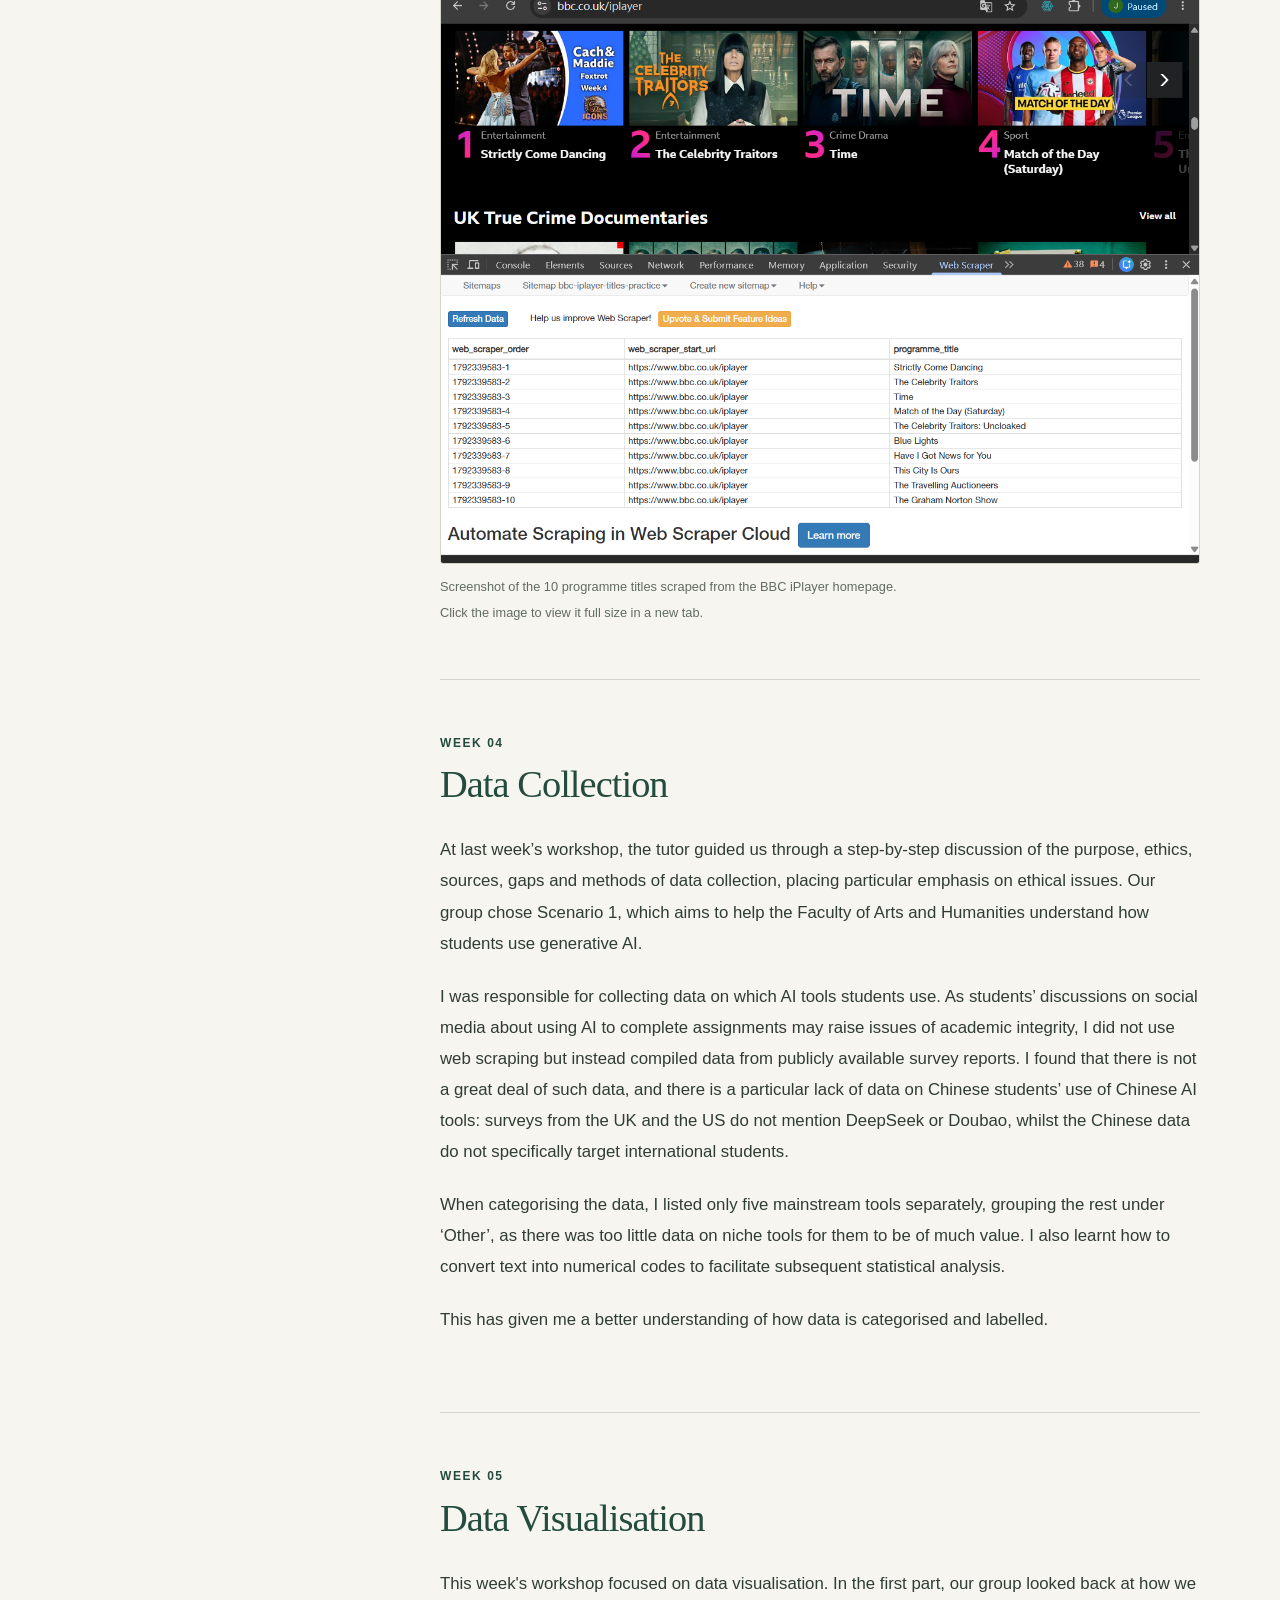
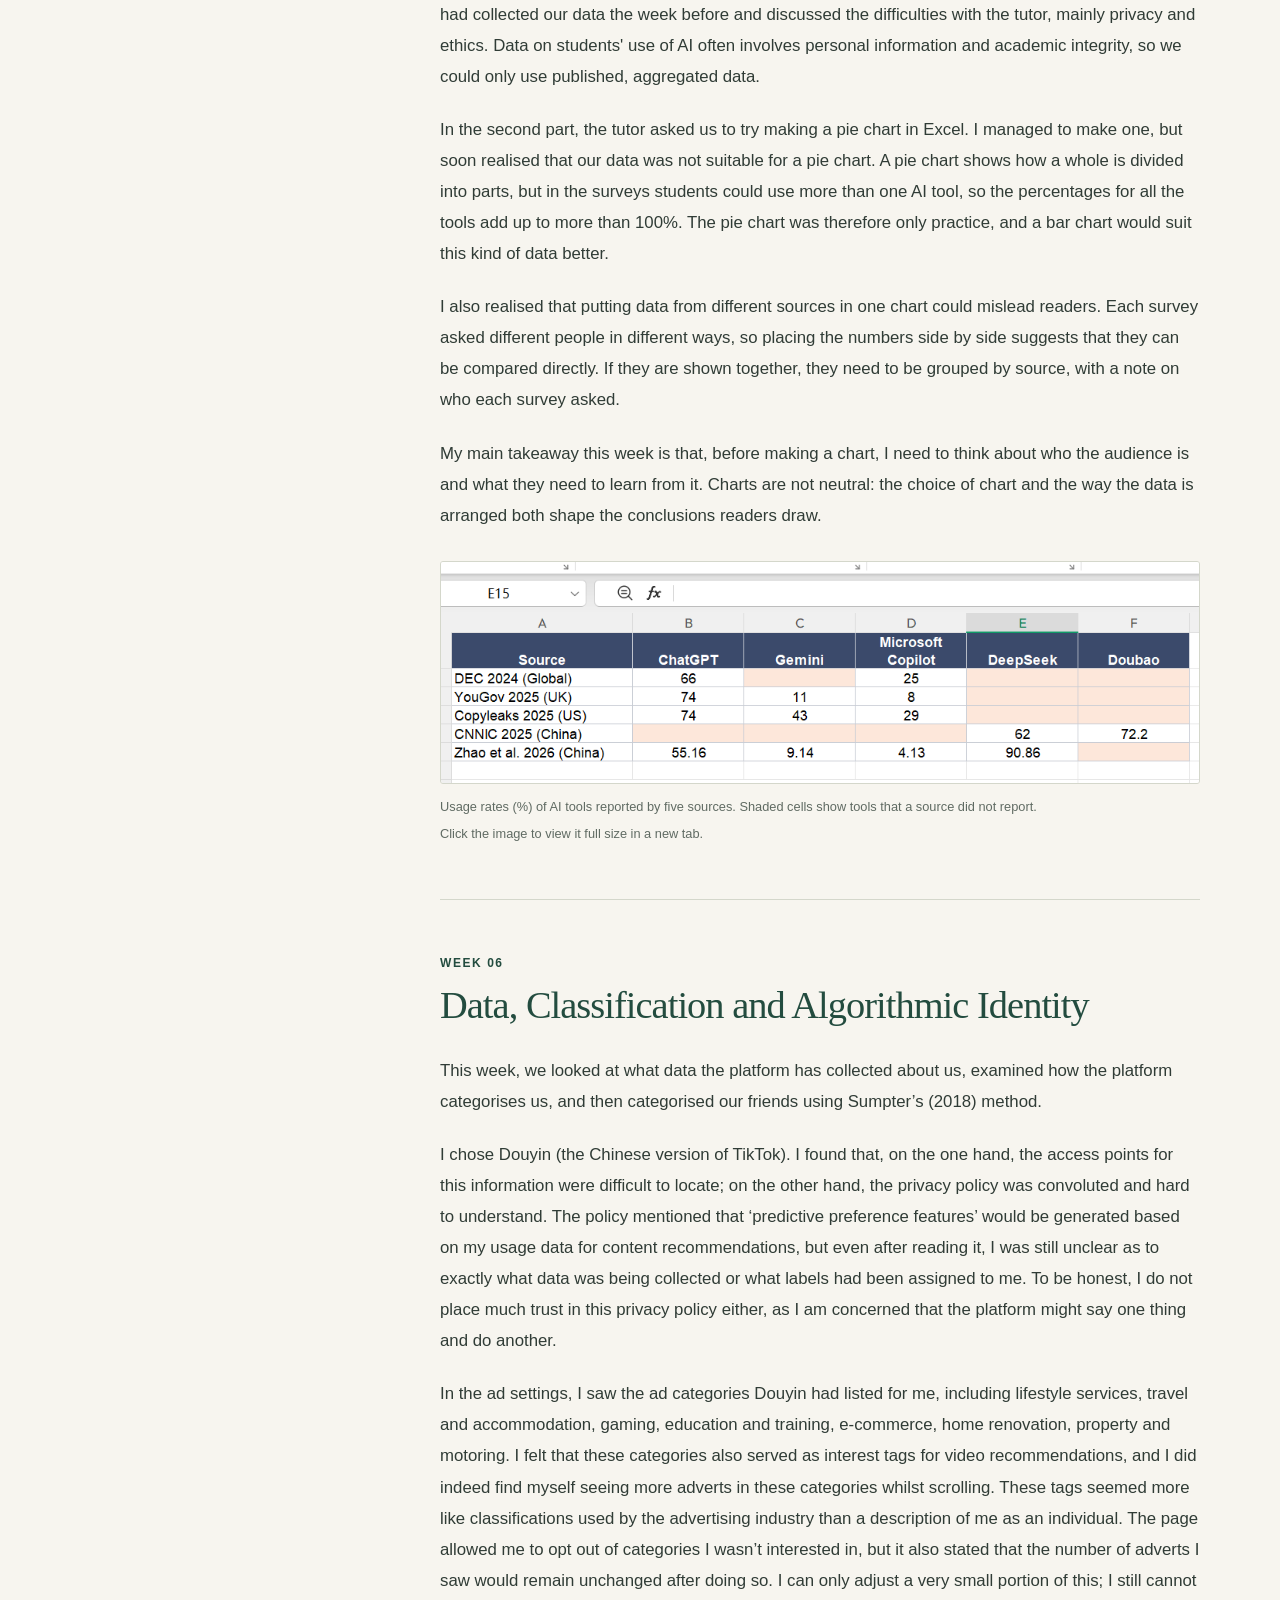
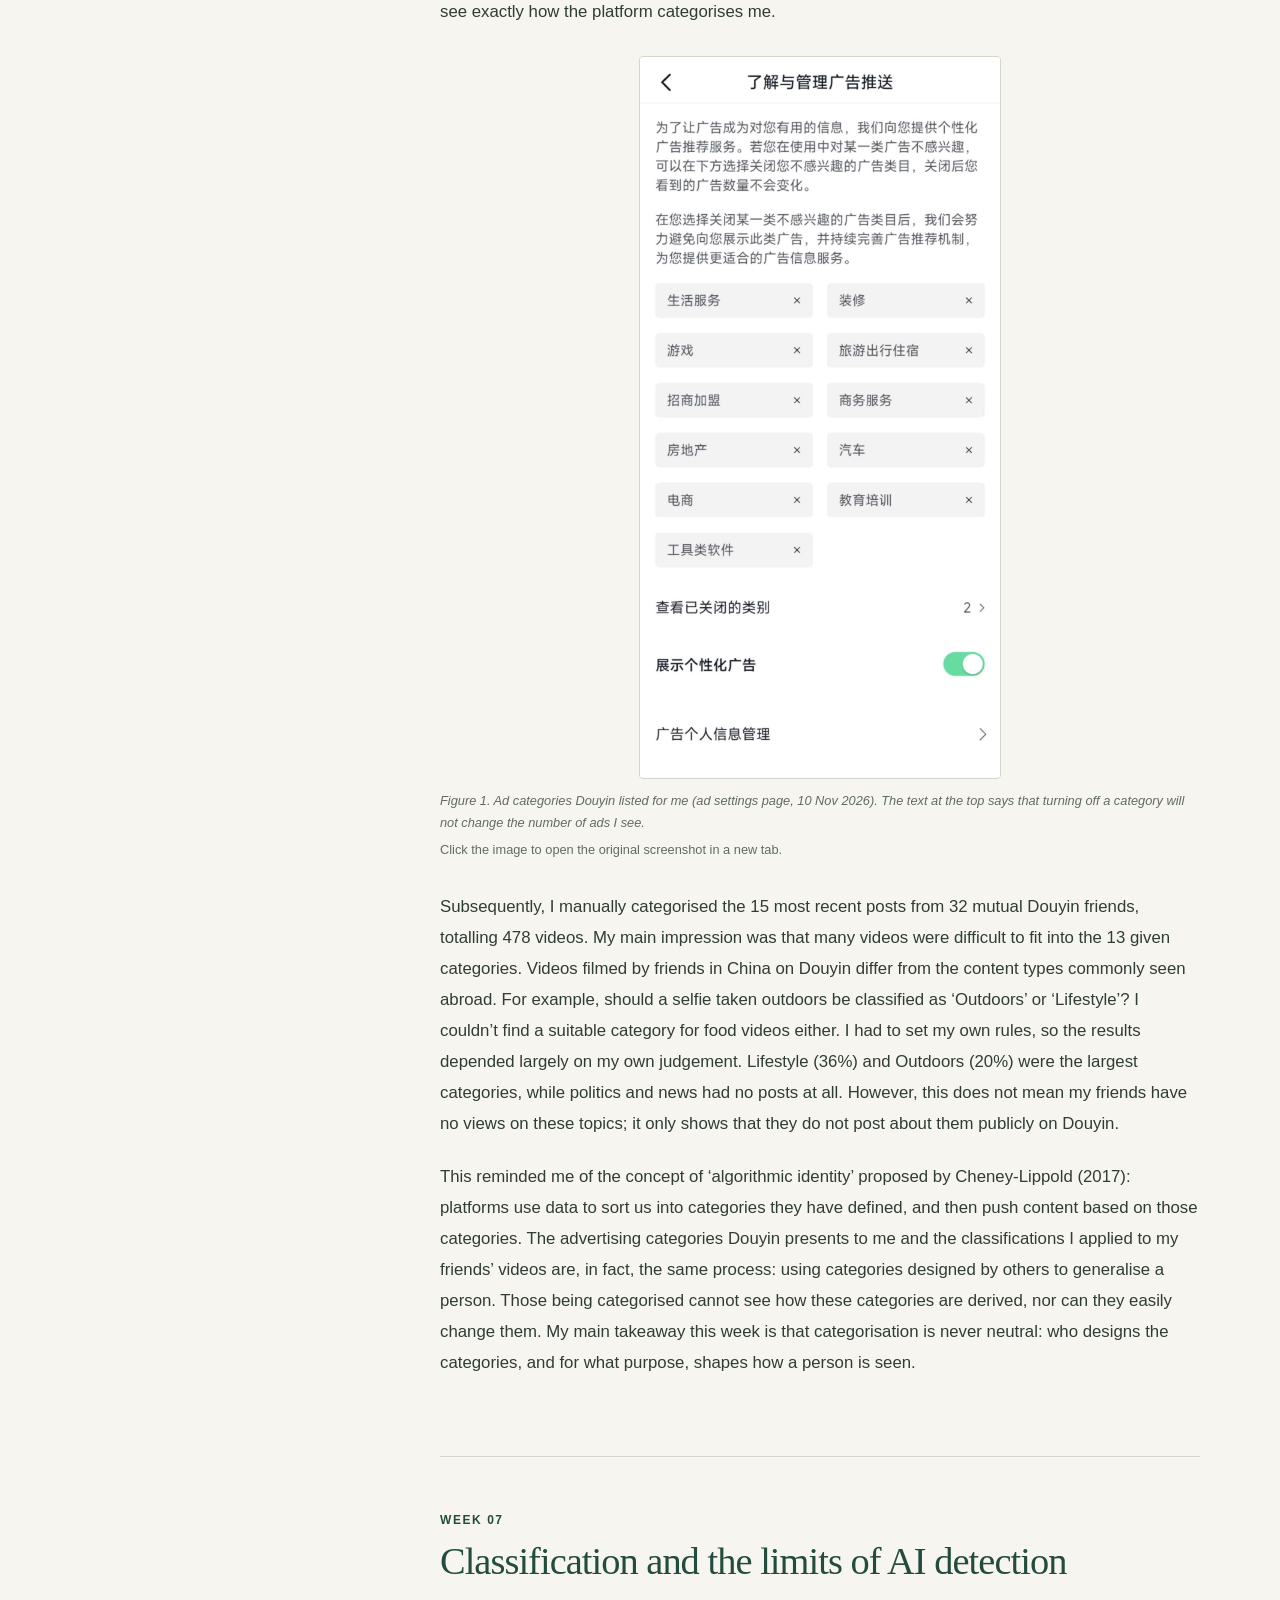
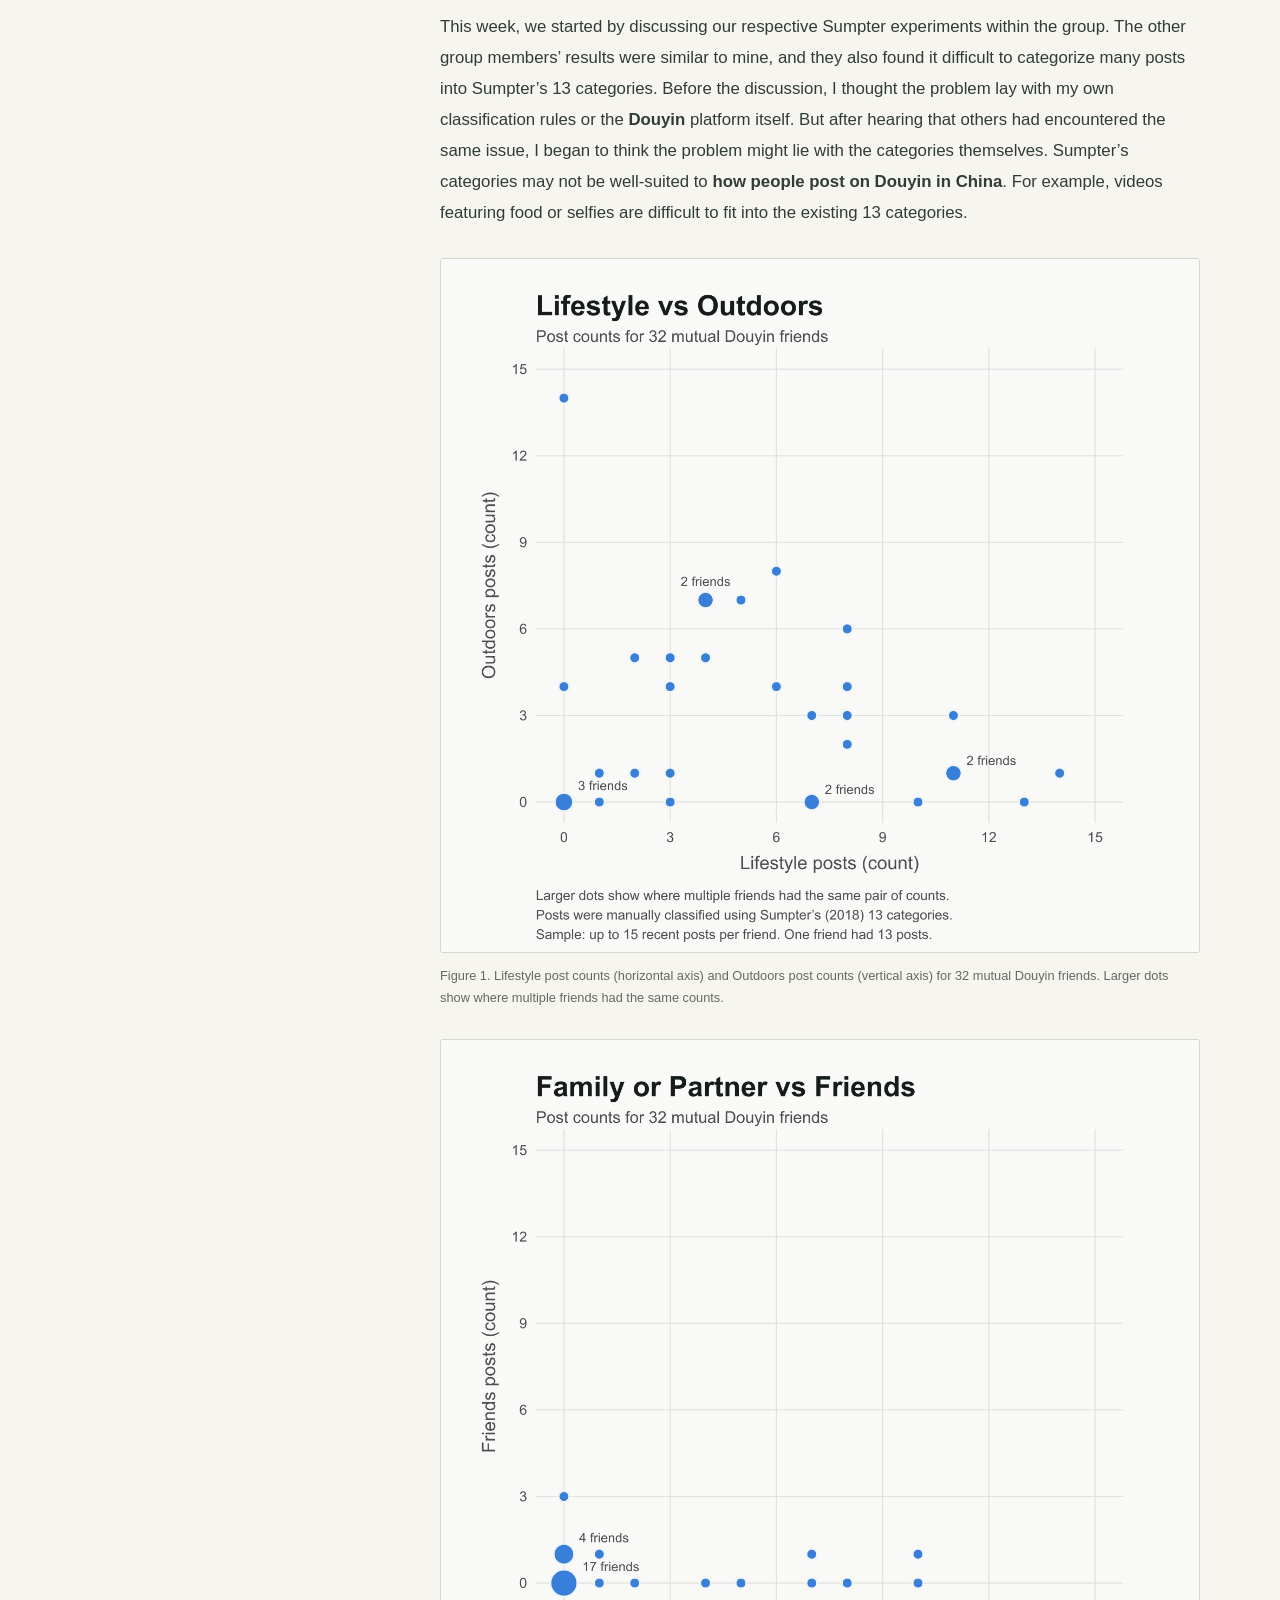
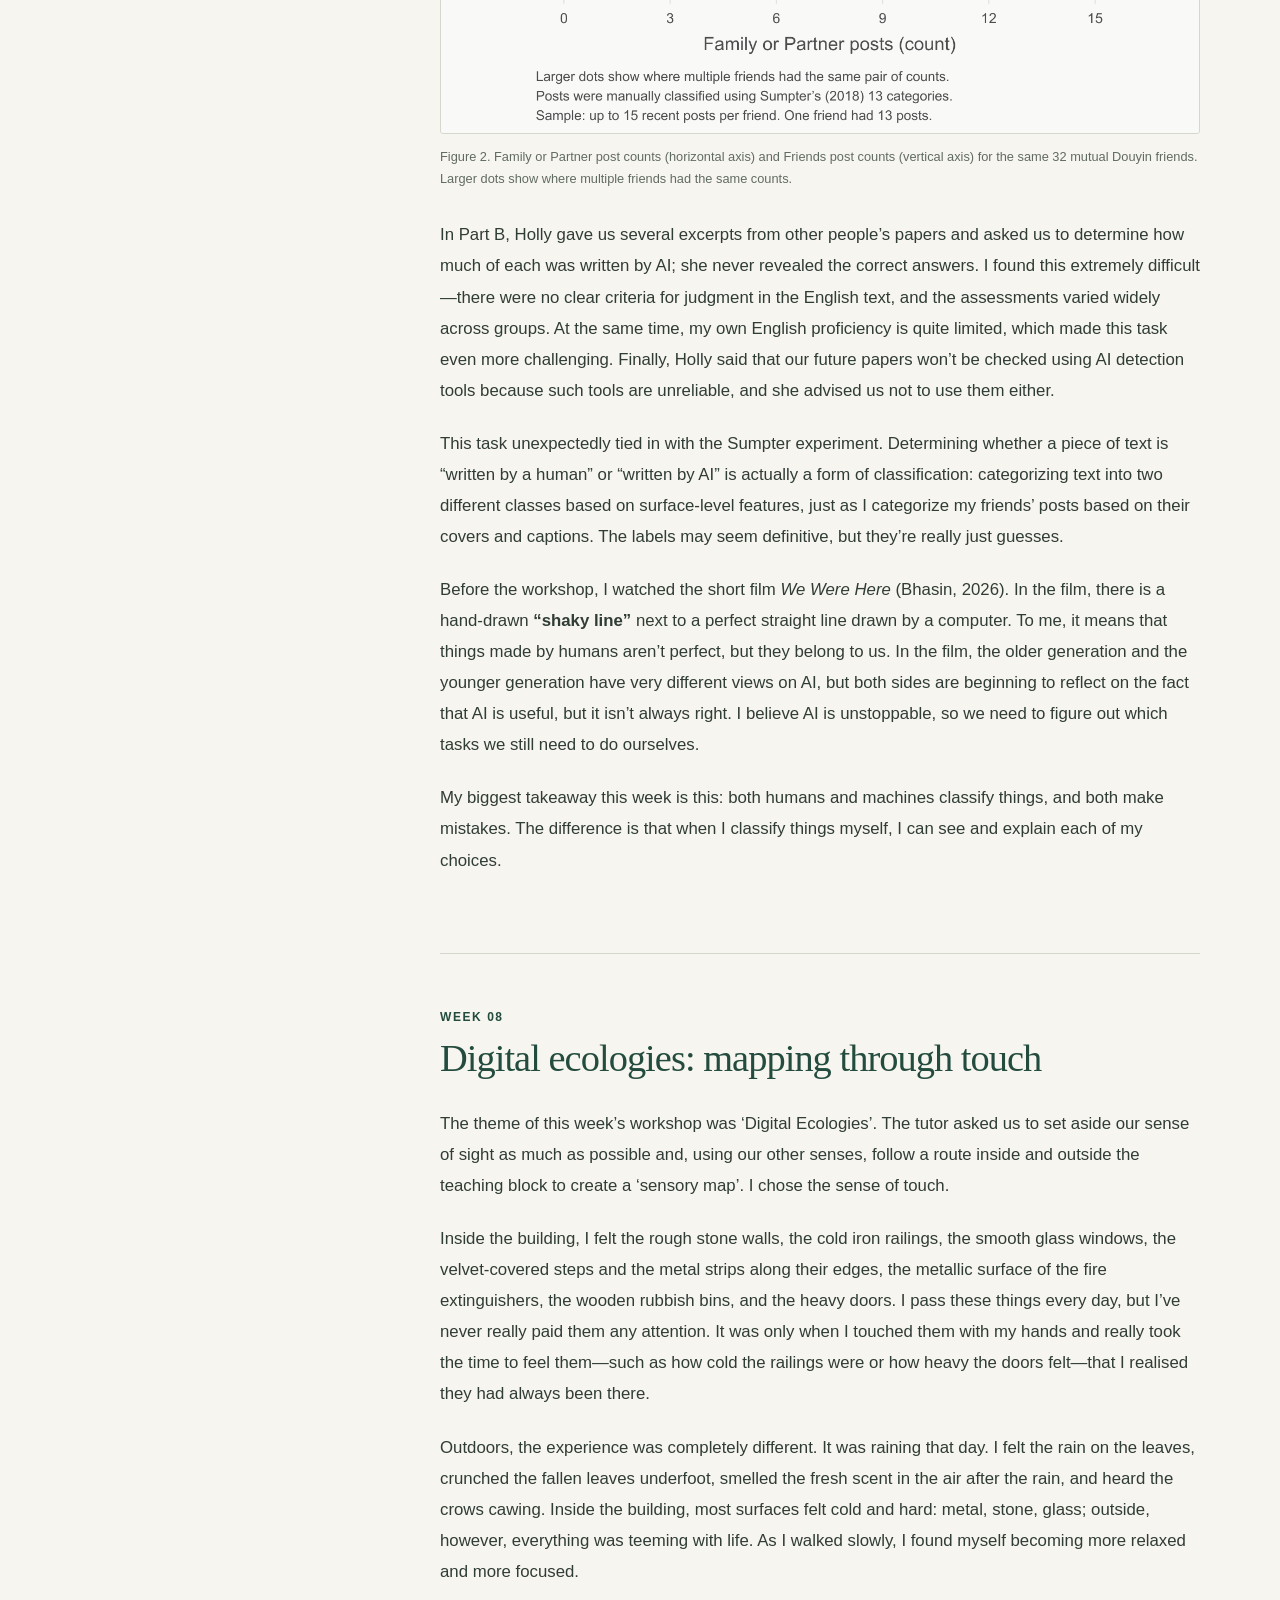
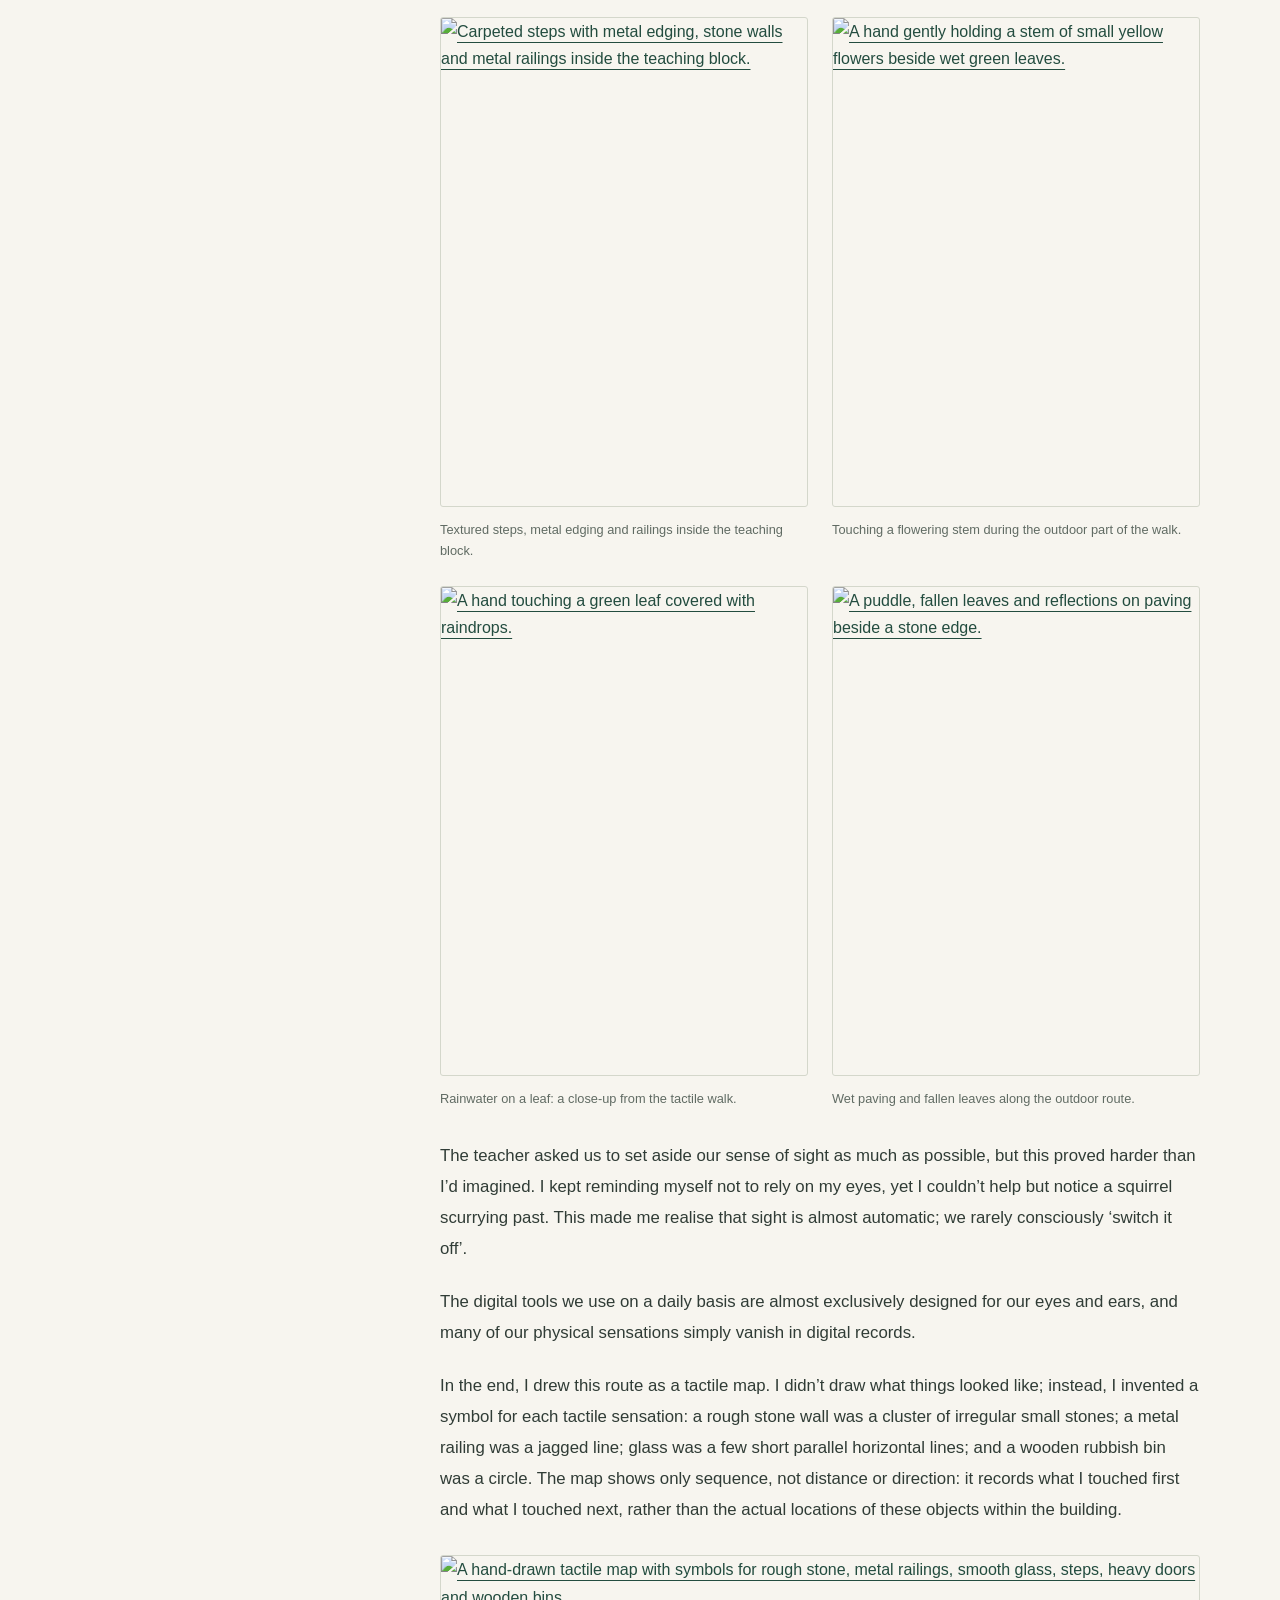
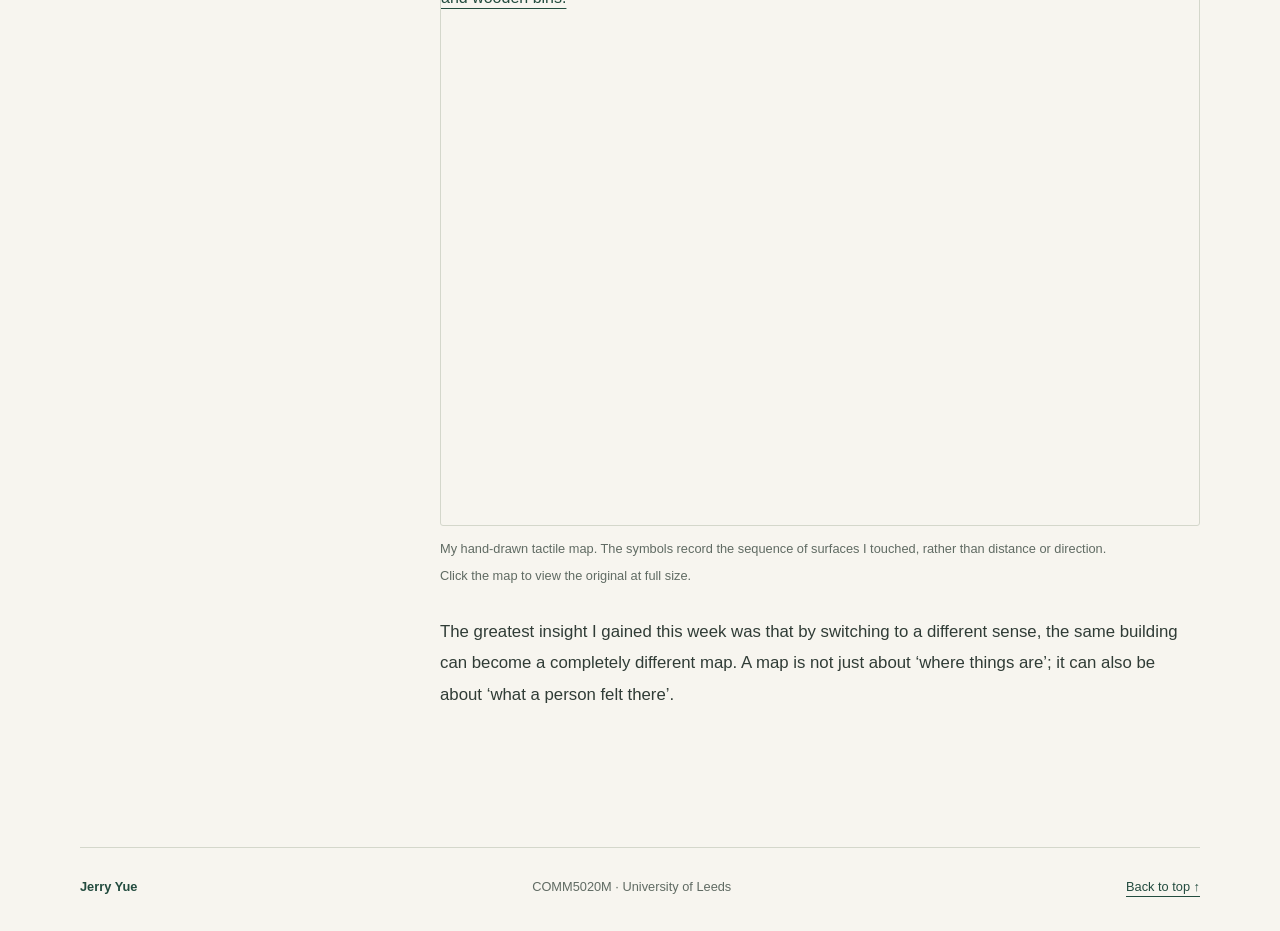
==== commit 297dca25: "Add files via upload" ====
--- a/reflections.html
+++ b/reflections.html
@@ -5,7 +5,7 @@
   <meta name="viewport" content="width=device-width, initial-scale=1">
   <meta name="description" content="Jerry Yue's weekly learning reflections on website building, web scraping, data collection and visualisation.">
   <title>Weekly Reflections | Jerry's Learning Portfolio</title>
-  <link rel="stylesheet" href="styles.css">
+  <link rel="stylesheet" href="styles.css?v=20261120">
 </head>
 <body id="top">
   <a class="skip-link" href="#main">Skip to content</a>
@@ -35,6 +35,7 @@
         <a href="#week-5">05 · Visualisation</a>
         <a href="#week-6">06 · Classification</a>
         <a href="#week-7">07 · AI detection</a>
+        <a href="#week-8">08 · Digital ecologies</a>
       </nav>
 
       <div>
@@ -125,6 +126,55 @@
           <p>Before the workshop, I watched the short film <em>We Were Here</em> (Bhasin, 2026). In the film, there is a hand-drawn <strong>“shaky line”</strong> next to a perfect straight line drawn by a computer. To me, it means that things made by humans aren’t perfect, but they belong to us. In the film, the older generation and the younger generation have very different views on AI, but both sides are beginning to reflect on the fact that AI is useful, but it isn’t always right. I believe AI is unstoppable, so we need to figure out which tasks we still need to do ourselves.</p>
           <p>My biggest takeaway this week is this: both humans and machines classify things, and both make mistakes. The difference is that when I classify things myself, I can see and explain each of my choices.</p>
         </article>
+
+        <!-- 第8周：正文、现场照片和手绘触觉地图。 -->
+        <article id="week-8" class="reflection-entry" aria-labelledby="week-8-title">
+          <p class="week-label">Week 08</p>
+          <h2 id="week-8-title">Digital ecologies: mapping through touch</h2>
+          <p>The theme of this week’s workshop was ‘Digital Ecologies’. The tutor asked us to set aside our sense of sight as much as possible and, using our other senses, follow a route inside and outside the teaching block to create a ‘sensory map’. I chose the sense of touch.</p>
+          <p>Inside the building, I felt the rough stone walls, the cold iron railings, the smooth glass windows, the velvet-covered steps and the metal strips along their edges, the metallic surface of the fire extinguishers, the wooden rubbish bins, and the heavy doors. I pass these things every day, but I’ve never really paid them any attention. It was only when I touched them with my hands and really took the time to feel them—such as how cold the railings were or how heavy the doors felt—that I realised they had always been there.</p>
+          <p>Outdoors, the experience was completely different. It was raining that day. I felt the rain on the leaves, crunched the fallen leaves underfoot, smelled the fresh scent in the air after the rain, and heard the crows cawing. Inside the building, most surfaces felt cold and hard: metal, stone, glass; outside, however, everything was teeming with life. As I walked slowly, I found myself becoming more relaxed and more focused.</p>
+
+          <div class="field-photo-grid">
+            <figure>
+              <a href="images/week-8/indoor-textures.jpg" target="_blank" rel="noopener" aria-label="Open full-size image in a new tab">
+                <img src="images/week-8/indoor-textures.jpg" alt="Carpeted steps with metal edging, stone walls and metal railings inside the teaching block." width="1280" height="1706" loading="lazy">
+              </a>
+              <figcaption>Textured steps, metal edging and railings inside the teaching block.</figcaption>
+            </figure>
+            <figure>
+              <a href="images/week-8/touching-flowers.jpg" target="_blank" rel="noopener" aria-label="Open full-size image in a new tab">
+                <img src="images/week-8/touching-flowers.jpg" alt="A hand gently holding a stem of small yellow flowers beside wet green leaves." width="1280" height="1706" loading="lazy">
+              </a>
+              <figcaption>Touching a flowering stem during the outdoor part of the walk.</figcaption>
+            </figure>
+            <figure>
+              <a href="images/week-8/rain-on-leaves.jpg" target="_blank" rel="noopener" aria-label="Open full-size image in a new tab">
+                <img src="images/week-8/rain-on-leaves.jpg" alt="A hand touching a green leaf covered with raindrops." width="1280" height="1706" loading="lazy">
+              </a>
+              <figcaption>Rainwater on a leaf: a close-up from the tactile walk.</figcaption>
+            </figure>
+            <figure>
+              <a href="images/week-8/wet-paving.jpg" target="_blank" rel="noopener" aria-label="Open full-size image in a new tab">
+                <img src="images/week-8/wet-paving.jpg" alt="A puddle, fallen leaves and reflections on paving beside a stone edge." width="1280" height="1706" loading="lazy">
+              </a>
+              <figcaption>Wet paving and fallen leaves along the outdoor route.</figcaption>
+            </figure>
+          </div>
+
+          <p>The teacher asked us to set aside our sense of sight as much as possible, but this proved harder than I’d imagined. I kept reminding myself not to rely on my eyes, yet I couldn’t help but notice a squirrel scurrying past. This made me realise that sight is almost automatic; we rarely consciously ‘switch it off’.</p>
+          <p>The digital tools we use on a daily basis are almost exclusively designed for our eyes and ears, and many of our physical sensations simply vanish in digital records.</p>
+          <p>In the end, I drew this route as a tactile map. I didn’t draw what things looked like; instead, I invented a symbol for each tactile sensation: a rough stone wall was a cluster of irregular small stones; a metal railing was a jagged line; glass was a few short parallel horizontal lines; and a wooden rubbish bin was a circle. The map shows only sequence, not distance or direction: it records what I touched first and what I touched next, rather than the actual locations of these objects within the building.</p>
+
+          <figure class="tactile-map-figure">
+            <a href="images/week-8/tactile-map.jpg" target="_blank" rel="noopener" aria-label="Open full-size image in a new tab">
+              <img src="images/week-8/tactile-map.jpg" alt="A hand-drawn tactile map with symbols for rough stone, metal railings, smooth glass, steps, heavy doors and wooden bins." width="4096" height="3072" loading="lazy">
+            </a>
+            <figcaption>My hand-drawn tactile map. The symbols record the sequence of surfaces I touched, rather than distance or direction.<span class="image-hint">Click the map to view the original at full size.</span></figcaption>
+          </figure>
+
+          <p>The greatest insight I gained this week was that by switching to a different sense, the same building can become a completely different map. A map is not just about ‘where things are’; it can also be about ‘what a person felt there’.</p>
+        </article>
       </div>
     </div>
   </main>
--- a/styles.css
+++ b/styles.css
@@ -100,6 +100,11 @@
 .reflection-entry .phone-screenshot { width: min(100%, 360px); aspect-ratio: 1200 / 2405; margin-inline: auto; overflow: hidden; outline: 1px solid var(--line); border-radius: 3px; }
 .reflection-entry .phone-screenshot img { width: 100%; max-width: none; height: auto; border: 0; border-radius: 0; transform: translateY(-4.4944%); }
 
+/* 第8周：四张现场照片两列排列，手机上变为一列。 */
+.field-photo-grid { display: grid; grid-template-columns: repeat(2, minmax(0, 1fr)); gap: 24px; margin: 30px 0; }
+.reflection-entry .field-photo-grid figure { margin: 0; min-width: 0; }
+.reflection-entry .tactile-map-figure { margin-bottom: 30px; }
+
 /* 7. 平板和手机。 */
 @media (max-width: 900px) {
   .hero { gap: 25px; }
@@ -118,7 +123,7 @@
   .hero h1 { font-size: clamp(2.7rem, 10vw, 3.7rem); }
   .hero-description { font-size: 1.05rem; }
   .hero-character { width: 215px; max-height: 270px; }
-  .reflection-grid, .about-section, .reading-layout { grid-template-columns: 1fr; }
+  .reflection-grid, .about-section, .reading-layout, .field-photo-grid { grid-template-columns: 1fr; }
   .reflection-grid { gap: 38px; }
   .card-preview { height: 225px; }
   .weekly-section { padding-block: 35px 45px; }
